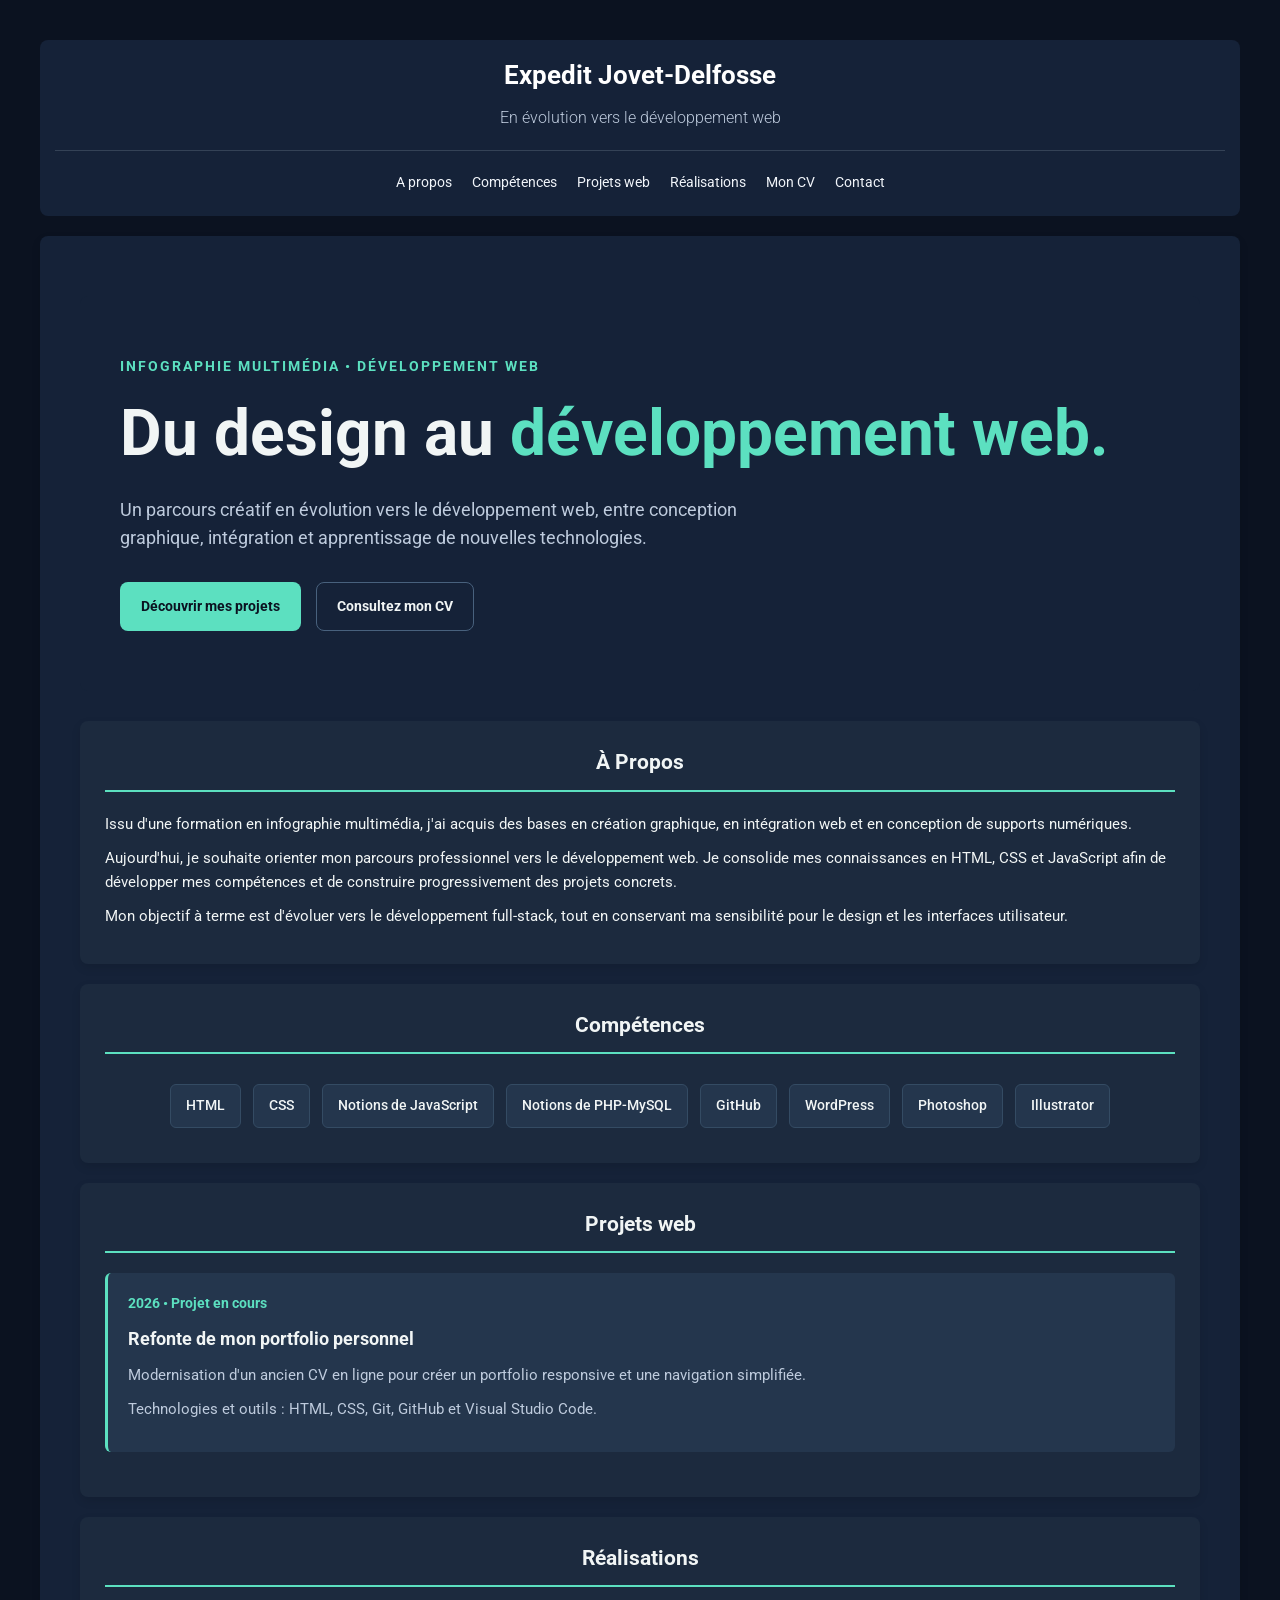
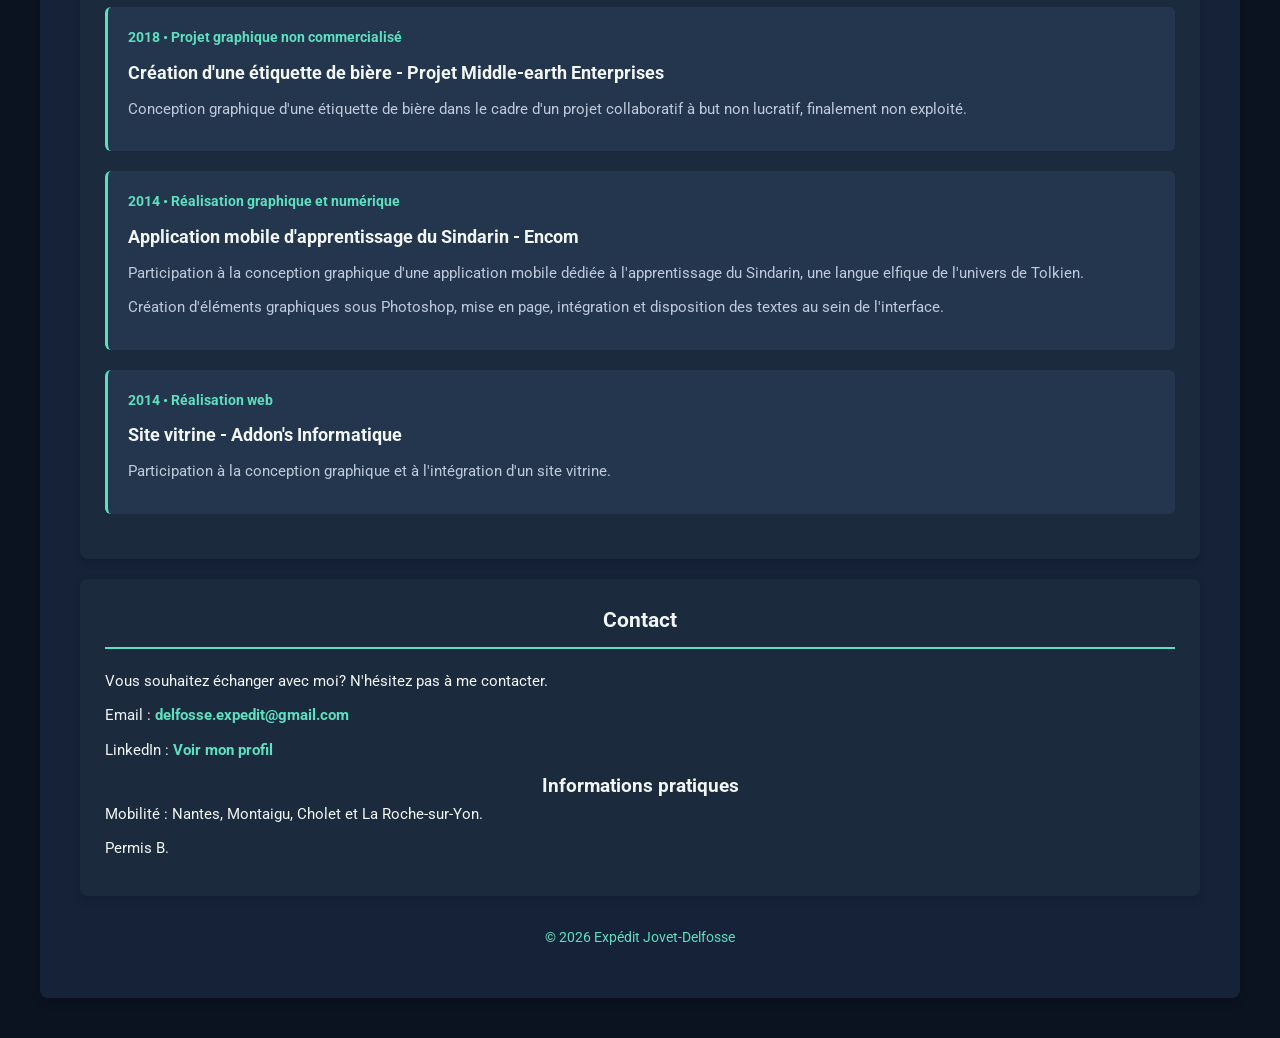
==== index.html @ 34470a3f "Création de la section Hero et des boutons interactifs" ====
<!DOCTYPE html>
<html lang="fr">
<head>
  <meta charset="UTF-8">
  <meta name="viewport" content="width=device-width, initial-scale=1.0">
  <title>Portfolio - Expédit Jovet-Delfosse</title>
  <link rel="stylesheet" href="styles.css">
  <link rel="preconnect" href="https://fonts.googleapis.com">
  <link rel="preconnect" href="https://fonts.gstatic.com" crossorigin>
  <link href="https://fonts.googleapis.com/css2?family=Roboto:wght@300;400;700&display=swap" rel="stylesheet">
</head>

<body>

  <header class="header">
        <h1 class="title">Expedit Jovet-Delfosse</h1> 
        <p class="subtitle">En évolution vers le développement web</p>

      <nav class="site-nav" aria-label="Navigation principale">
      <a href="#apropos-title">A propos</a>
      <a href="#competences-title">Compétences</a>
      <a href="#projets-title">Projets web</a>
      <a href="#realisations-title">Réalisations</a>
      <a href="cv.html">Mon CV</a>
      <a href="#contact-title">Contact</a>
      </nav>
      </header>

  <div class="container">

    <main class="main-content" aria-label="Contenu principal">

      <section class="hero" aria-labelledby="hero-title">
        <p class="hero-eyebrown">
          INFOGRAPHIE MULTIMÉDIA • DÉVELOPPEMENT WEB 
        </p>

        <h2 id="hero-title">
          Du design au <span>développement web.</span>
        </h2>

        <p class="hero-description">
          Un parcours créatif en évolution vers le développement web, entre conception graphique, intégration et apprentissage de nouvelles technologies.
        </p>

        <div class="hero-actions">
          <a class="hero-button hero-button-primary" href="#projets-title">
            Découvrir mes projets
          </a>

          <a class="hero-button hero-button-secondary" href="cv.html">
            Consultez mon CV
          </a>
        </div>
      </section>
      
      <section class="section" aria-labelledby="apropos-title">
        <h2 id="apropos-title">À Propos</h2>
        <p>
          Issu d'une formation en infographie multimédia, j'ai acquis des bases en création graphique, en intégration web et en conception de supports numériques.
        </p>
        <p>
          Aujourd'hui, je souhaite orienter mon parcours professionnel vers le développement web. Je consolide mes connaissances en HTML, CSS et JavaScript afin de développer mes compétences et de construire progressivement des projets concrets.
        </p>
        <p>
          Mon objectif à terme est d'évoluer vers le développement full-stack, tout en conservant ma sensibilité pour le design et les interfaces utilisateur.
        </p>
      </section>
      <section class="section" aria-labelledby="competences-title">
        <h2 id="competences-title">Compétences</h2>
 
        <div class="skills" role="list">
        <span class="skill" role="listitem">HTML</span>
        <span class="skill" role="listitem">CSS</span>
        <span class="skill" role="listitem">Notions de JavaScript</span>
        <span class="skill" role="listitem">Notions de PHP-MySQL</span>
        <span class="skill" role="listitem">GitHub</span>
        <span class="skill" role="listitem">WordPress</span>
        <span class="skill" role="listitem">Photoshop</span>
        <span class="skill" role="listitem">Illustrator</span>
      </div>
      </section>

     
      <section class="section" aria-labelledby="projets-title">
        <h2 id="projets-title">Projets web</h2>

      <article class="realisation-card">
        <p class="realisation-date">2026 • Projet en cours </p>
        <h3>Refonte de mon portfolio personnel</h3>
        <p>Modernisation d'un ancien CV en ligne pour créer un portfolio responsive et une navigation simplifiée.</p>
        <p>Technologies et outils : HTML, CSS, Git, GitHub et Visual Studio Code.</p>
      </article>
      </section>

      <section class="section" aria-labelledby="realisations-title">
        <h2 id="realisations-title">Réalisations</h2>

        
        <article class="realisation-card">
          <p class="realisation-date">2018 • Projet graphique non commercialisé</p>

          <h3>Création d'une étiquette de bière - Projet Middle-earth Enterprises</h3>

          <p>
            Conception graphique d'une étiquette de bière dans le cadre d'un projet collaboratif à but non lucratif, finalement non exploité.
          </p>
        </article>

        <article class="realisation-card">
          <p class="realisation-date">2014 • Réalisation graphique et numérique</p>
          <h3>Application mobile d'apprentissage du Sindarin - Encom</h3>
          <p>Participation à la conception graphique d'une application mobile dédiée à l'apprentissage du Sindarin, une langue elfique de l'univers de Tolkien.</p>
          <p>Création d'éléments graphiques sous Photoshop, mise en page, intégration et disposition des textes au sein de l'interface.</p>
        </article>

        <article class="realisation-card">
          <p class="realisation-date">2014 • Réalisation web</p>

          <h3>Site vitrine - Addon's Informatique</h3>

          <p>Participation à la conception graphique et à l'intégration d'un site vitrine.</p>
        </article>
        
      </section>

      

      <section class="section contact" aria-labelledby="contact-title">
        <h2 id="contact-title">Contact</h2>

        <p>Vous souhaitez échanger avec moi? N'hésitez pas à me contacter.</p>

        <p>Email :
        <a href="mailto:delfosse.expedit@gmail.com">delfosse.expedit@gmail.com</a>
        </p>

        <p>LinkedIn : 
          <a href="https://www.linkedin.com/in/expedit-jd"
          target="_blank"
          rel="noopener noreferrer">

          Voir mon profil
          </a>
        </p>

        <div class="contact-info">
          <h3>Informations pratiques</h3>

          <p>
            Mobilité : Nantes, Montaigu, Cholet et La Roche-sur-Yon.
          </p>

          <p>Permis B.</p>
        </div>
      </section>
      <footer class="footer" role="contentinfo">
        <p>© 2026 Expédit Jovet-Delfosse</p>
      </footer>
    </main>
  </div>
</body>
</html>
---- styles.css ----
/* Variables globales */
:root {
  --main-bg: #152238; /* Couleur principale (sidebar, header) */
  --accent-color: #5ce0c0; /* Couleur d'accent (titres, liens hover, etc.) */
  --light-bg: #f8f9fa; /* Couleur de fond globale */
  --white: #ffffff; /* Blanc */
  --font-color: #333; /* Couleur de texte par défaut */
  --border-radius: 8px; /* Rayon de bordure */
  --box-shadow: 0px 4px 10px rgba(0, 0, 0, 0.1);

  /* Nouvelle palette sombre*/
  --page-bg:#0b1220;
  --surface-bg:#152238;
  --card-bg: #1c2a3e;
  --text-light: #f1f5f5;
}

/* Réinitialisation et styles de base */
* {
  margin: 0;
  padding: 0;
  box-sizing: border-box;
}

body {
  font-family: "Roboto", sans-serif;
  background-color: var(--page-bg);
  color: var(--font-color);
  line-height: 1.6;
}

/* Conteneur principal */
.container {
  max-width: 1200px;
  margin: 20px auto 40px;
  background: var(--surface-bg);
  padding: 20px;
  box-shadow: var(--box-shadow);
  border-radius: var(--border-radius);
}


/* Bloc compétences */
.skills {
  display: flex;
  flex-wrap: wrap;
  gap: 12px;
  padding: 10px 0;
  justify-content: center;
  
}

.skill {
  background: #24364d;
  color: var(--text-light);
  padding: 10px 15px;
  border: 1px solid #344b63;
  border-radius: 6px;
  font-weight: 500;
  text-align: center;
  font-size: 0.85em;
}

/* Grille des savoir-être*/
.softskills-grid {
  display: grid;
  grid-template-columns: repeat(2, minmax(0, 1fr));
  gap: 15px;
}

/* Cartes des savoir-être*/
.softskill-card {
  background: #24364d;
  border: 1px solid #48617d;
  border-radius: 8px;
  padding: 20px;
}

.section .softskill-card h3 {
  color: var(--accent-color);
  font-size: 1.05em;
  text-align: left;
  margin-bottom: 10px;
}

.softskill-card p {
  color: #becbdd;
  margin-bottom: 0;
}

/* Cartes des réalisation */
.realisation-card {
  background: #24364d;
  border-left: 3px solid var(--accent-color);
  border-radius: 6px;
  padding: 20px;
  margin-top: 15px;
}

.realisation-card h3 {
  color: var(--text-light);
  text-align: left;
  font-size: 1.1em;
  margin-bottom: 10px;
}

.realisation-card p {
  color: #becbdd;
}

.realisation-card .realisation-date {
  color: var(--accent-color);
  font-size: 0.85em;
  font-weight: 700;
}

/* Contenu principal */
.main-content {
  width: 100%;
  padding: 20px;
  min-width: 0;
  background: var(--surface-bg);
}

/* En-tête du contenu principal */
.header {
  width: min(1200px, 95%);
  margin: 40px auto 0;
  text-align: center;
  background: var(--main-bg);
  color: var(--white);
  padding: 15px;
  border-radius: var(--border-radius);
  font-size: 22px;
}

.header .title {
  font-size: 26px;
  text-transform: none;
  color: var(--white);
}

.header .subtitle { 
    font-size: 16px;
    font-weight: 300;
    margin-top: 8px;
    color: #becbdd;
}

/* Navigation principale*/
.site-nav {
    display: flex;
    justify-content: center;
    flex-wrap: wrap;
    gap: 20px;
    margin-top: 20px;

    border-top: 1px solid #344256;
    padding-top: 20px;
}

.site-nav a {
    color: #f1f5fa;
    font-size: 14px;
    font-weight: 400;
    text-decoration: none;
    padding-bottom: 5px;
    border-bottom: 2px solid transparent;
}

.site-nav a:hover,
.site-nav a:focus-visible {
    color: var(--accent-color);
    border-bottom-color:var(--accent-color);
    text-decoration: none;
}


/* Titres généraux */
h1,
h2,
h3 {
  color: var(--text-light);
  font-weight: 700;
  text-align: center;
}

/* Introductions du portfolio*/
.hero {
  background: var(--surface-bg);
  padding: 60px 40px;
  border-radius: var(--border-radius);
  margin: 20px 0 30px;
}

.hero-eyebrown {
  color: var(--accent-color);
  font-size: 0.85rem;
  font-weight: 700;
  letter-spacing: 2px;
  margin-bottom: 20px;
}

.hero h2 {
  color: var(--text-light);
  font-size: clamp(2.2rem, 5vw, 4rem);
  line-height: 1.15;
  text-align: left;
  margin-bottom: 25px;
}

.hero h2 span {
  color: var(--accent-color);
}

.hero-description {
  color: #becbdd;
  font-size: 1.1rem;
  max-width: 650px;
  margin-bottom: 30px;
}

.hero-actions {
  display: flex;
  flex-wrap: wrap;
  gap: 15px;
}

.hero-button {
  display: inline-block;
  padding: 12px 20px;
  border-radius: 8px;
  font-size: 0.9rem;
  font-weight: 700;
  text-decoration: none;
  transition: background-color 0.25s ease,
              color 0.25s ease,
              border-color 0.25s ease;
}

.hero-button-primary {
  background: var(--accent-color);
  color: #0b1220;
  border: 1px solid transparent;
}

.hero-button-secondary {
  border: 1px solid #48617d;
  color: var(--text-light);
}

.hero-button-primary:hover {
  background: #152238;
  color: var(--accent-color);
  border-color: var(--accent-color);
  text-decoration: none;
}

.hero-button-secondary:hover {
  border-color: var(--accent-color);
}

/* Sections */
.section {
  margin: 20px 0;
  padding: 25px;
  background: var(--card-bg);
  color: var(--text-light);
  border-radius: var(--border-radius);
  box-shadow: var(--box-shadow);
}

.section h2 {
  color: var(--text-light);
  border-bottom: 2px solid var(--accent-color);
  padding-bottom: 10px;
  margin-bottom: 20px;
  font-size: 1.3em;
  /*text-align: left;*/
}

.section h3 {
  color: var(--text-light);
}

.section p,
.section li {
  font-size: 0.95em;
  margin-bottom: 10px;
}

.section ul {
  list-style-type: disc;
  padding-left: 20px;
  margin: 10px 0;
}

/* Titres d'expériences professionnelles optimisés */
section[aria-labelledby="experience-title"] h3 {
  color: var(--text-light);
  font-size: 1.05em;
  font-weight: 700;
  text-align: left;
  margin-bottom: 10px;
}

/* Cartes des expériences*/
section[aria-labelledby="experience-title"] article {
  background: #24364d;
  border-left: 3px solid var(--accent-color);
  border-radius: 6px;
  padding: 20px;
  margin-bottom: 15px;
}

/* Articles pour les expériences */
article {
  margin-bottom: 20px;
}

article h3 {
  margin-bottom: 5px;
}

article p {
  margin-bottom: 5px;
}

article ul {
  margin-left: 20px;
}

.section[aria-labelledby="experience-title"] article li {
  color: #becbdd;
}

/* Grille des compétences pro*/
.competences-pro-grid {
  display: grid;
  grid-template-columns: repeat(2, minmax(0, 1fr));
  gap: 15px;
}

.competence-pro-card {
  background: #24364d;
  border: 1px solid #48617d;
  border-radius: 8px;
  padding: 20px;
}

.section .competence-pro-card h3 {
  color: var(--accent-color);
  text-align: left;
  font-size: 1.05em;
  margin-bottom: 15px;
}

.competence-pro-card ul {
  padding-left: 20px;
}

.competence-pro-card li {
  margin-bottom: 10px;
  color: #becbdd;
}

/* Pied de page */
.footer {
  text-align: center;
  margin-top: 20px;
  font-size: 14px;
  color: var(--accent-color);
  background: var(--main-bg);
  padding: 10px;
  border-radius: var(--border-radius);
}

/* Liens */
a {
  color: var(--white);
  text-decoration: none;
  font-weight: bold;
  transition:
    color 0.3s ease,
    text-decoration 0.3s ease;
}

a:hover {
  text-decoration: underline;
  color: var(--accent-color);
}

/* Liens de la section Contact*/
.contact a {
  color: var(--accent-color);
}

.contact a:hover {
  color: var(--white);
  text-decoration: underline;
}

/* ---- Media Queries ---- */

/* Pour écrans jusqu'à 1024px (tablettes, petits laptops) */
@media (max-width: 1024px) {
  .container {
    width: 95%;
  }
  .main-content {
    padding: 15px;
  }
  
}

/* Pour écrans jusqu'à 768px (smartphones, phablets) */
@media (max-width: 768px) {
  .header {
    font-size: 16px;
    padding: 8px;
  }
  h1.title {
    font-size: 20px;
  }
  
  .skill {
    font-size: 12px;
    padding: 6px 10px;
  }

  .softskills-grid {
    grid-template-columns: 1fr;
  }

  .main-content {
    padding: 10px;
  }
  .container {
    width: 100%;
    padding: 10px;
  }

  .footer {
    font-size: 12px;
    padding: 8px;
  }

  /* Grille des compétences pro (CV)*/
  .competences-pro-grid {
    grid-template-columns: 1fr;
  }

  .hero {
    padding: 35px 20px;
  }

  .hero-eyebrown {
    letter-spacing: 1px;
  }

  .hero-description {
    font-size: 1rem;
  }

  /* Assurer que le body et html s'étendent correctement pour le scroll */
  html,
  body {
    height: auto;
    overflow-y: auto;
  }
}
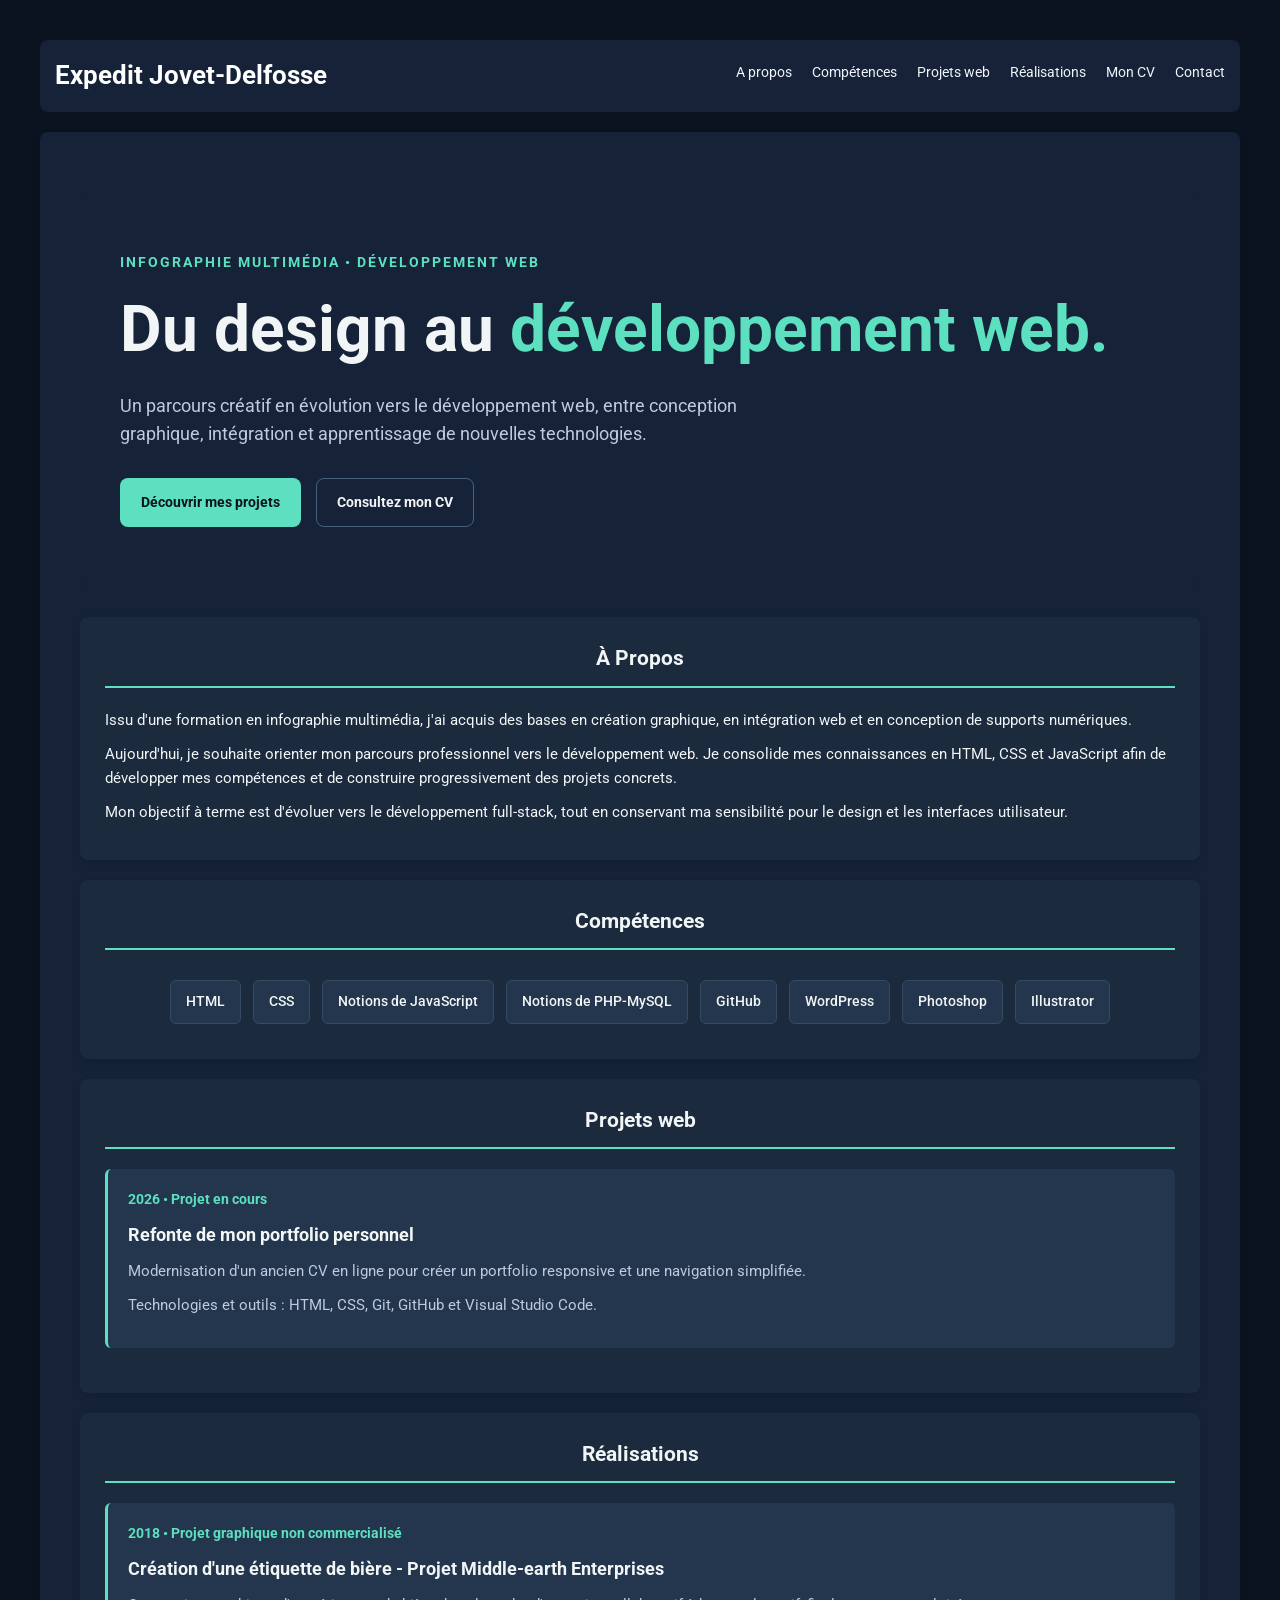
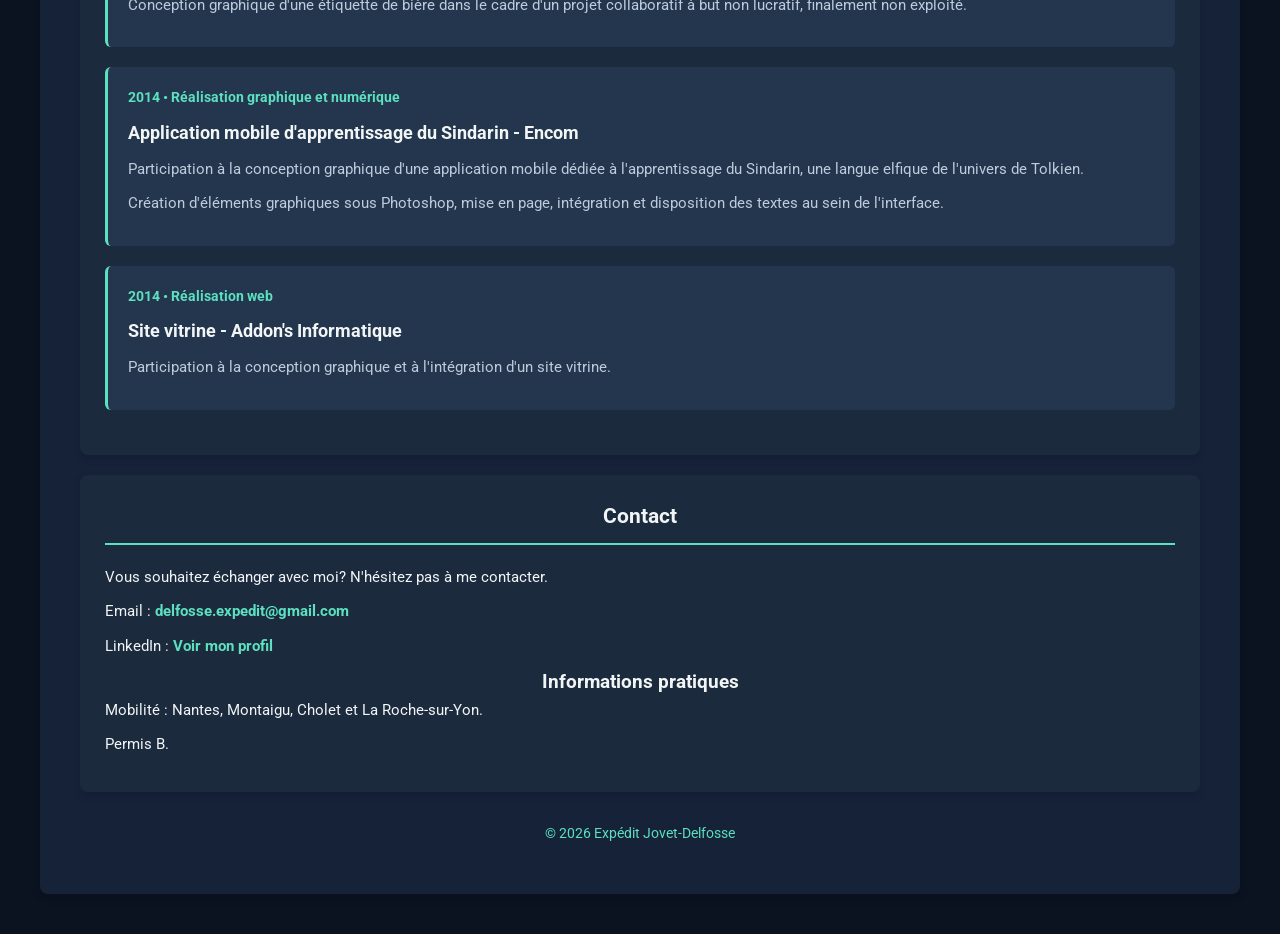
==== commit c603421c: "Modernisation de l'en-tête et ajustements responsive" ====
--- a/index.html
+++ b/index.html
@@ -13,9 +13,9 @@
 <body>
 
   <header class="header">
-        <h1 class="title">Expedit Jovet-Delfosse</h1> 
-        <p class="subtitle">En évolution vers le développement web</p>
-
+        <div class="header-inner">
+          <h1 class="title">Expedit Jovet-Delfosse</h1> 
+       
       <nav class="site-nav" aria-label="Navigation principale">
       <a href="#apropos-title">A propos</a>
       <a href="#competences-title">Compétences</a>
@@ -24,14 +24,15 @@
       <a href="cv.html">Mon CV</a>
       <a href="#contact-title">Contact</a>
       </nav>
-      </header>
+        </div>
+  </header>
 
   <div class="container">
 
     <main class="main-content" aria-label="Contenu principal">
 
       <section class="hero" aria-labelledby="hero-title">
-        <p class="hero-eyebrown">
+        <p class="hero-eyebrow">
           INFOGRAPHIE MULTIMÉDIA • DÉVELOPPEMENT WEB 
         </p>
 
--- a/styles.css
+++ b/styles.css
@@ -134,6 +134,13 @@
   font-size: 22px;
 }
 
+.header-inner {
+  display: flex;
+  align-items: center;
+  justify-content: space-between;
+  gap: 30px;
+}
+
 .header .title {
   font-size: 26px;
   text-transform: none;
@@ -153,10 +160,6 @@
     justify-content: center;
     flex-wrap: wrap;
     gap: 20px;
-    margin-top: 20px;
-
-    border-top: 1px solid #344256;
-    padding-top: 20px;
 }
 
 .site-nav a {
@@ -193,7 +196,7 @@
   margin: 20px 0 30px;
 }
 
-.hero-eyebrown {
+.hero-eyebrow {
   color: var(--accent-color);
   font-size: 0.85rem;
   font-weight: 700;
@@ -258,6 +261,7 @@
 
 .hero-button-secondary:hover {
   border-color: var(--accent-color);
+  text-decoration: none;
 }
 
 /* Sections */
@@ -415,13 +419,27 @@
 
 /* Pour écrans jusqu'à 768px (smartphones, phablets) */
 @media (max-width: 768px) {
+
   .header {
     font-size: 16px;
     padding: 8px;
   }
-  h1.title {
-    font-size: 20px;
-  }
+
+  .header-inner{
+    flex-direction: column;
+    gap: 15px;
+  }
+
+  .header .title {
+    font-size: 1.25rem;
+    line-height: 1.3;
+  }
+
+  .site-nav {
+    justify-content: center;
+    gap: 12px;
+  }
+
   
   .skill {
     font-size: 12px;
@@ -451,11 +469,19 @@
   }
 
   .hero {
-    padding: 35px 20px;
-  }
-
-  .hero-eyebrown {
+    padding: 30px 20px;
+  }
+
+  .hero h2 {
+    font-size: clamp(2rem, 6vw, 2.8rem);
+  }
+
+  .hero-eyebrow {
     letter-spacing: 1px;
+  }
+
+  .hero-actions {
+    gap: 12px;
   }
 
   .hero-description {
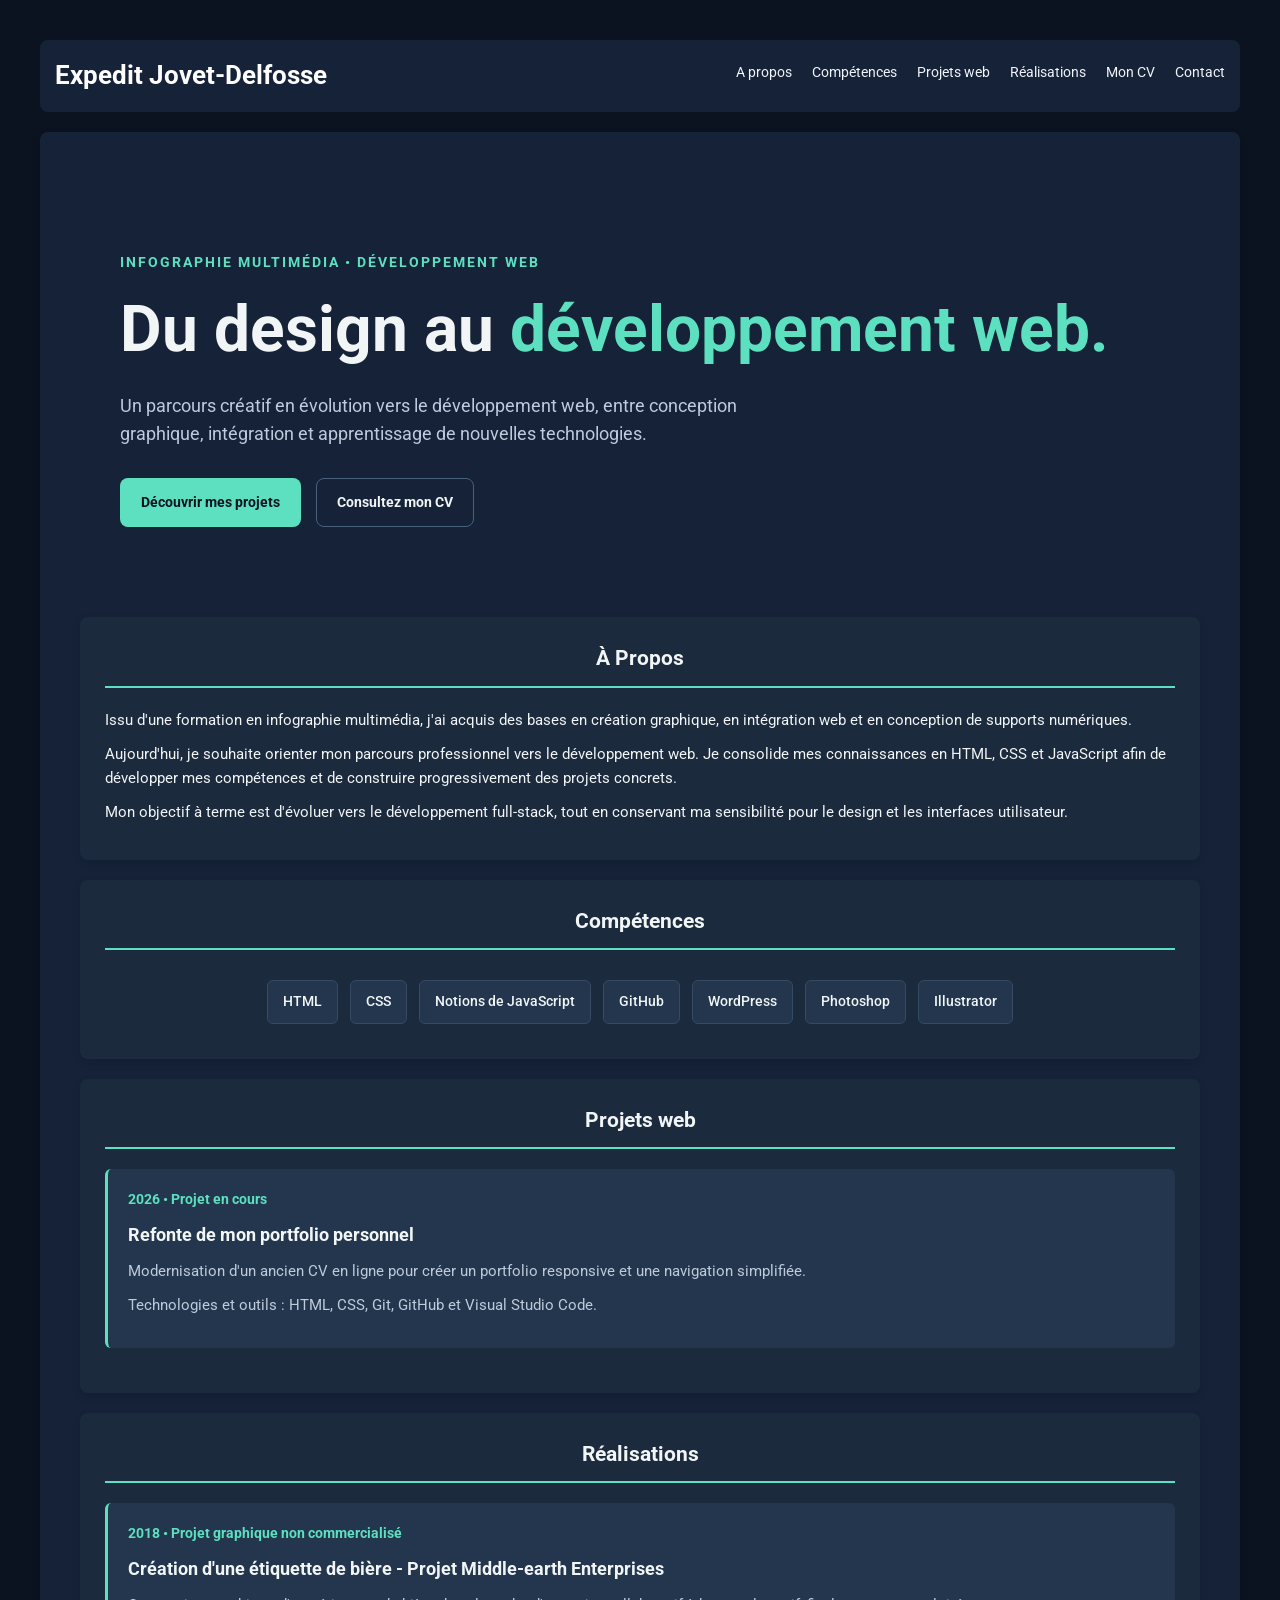
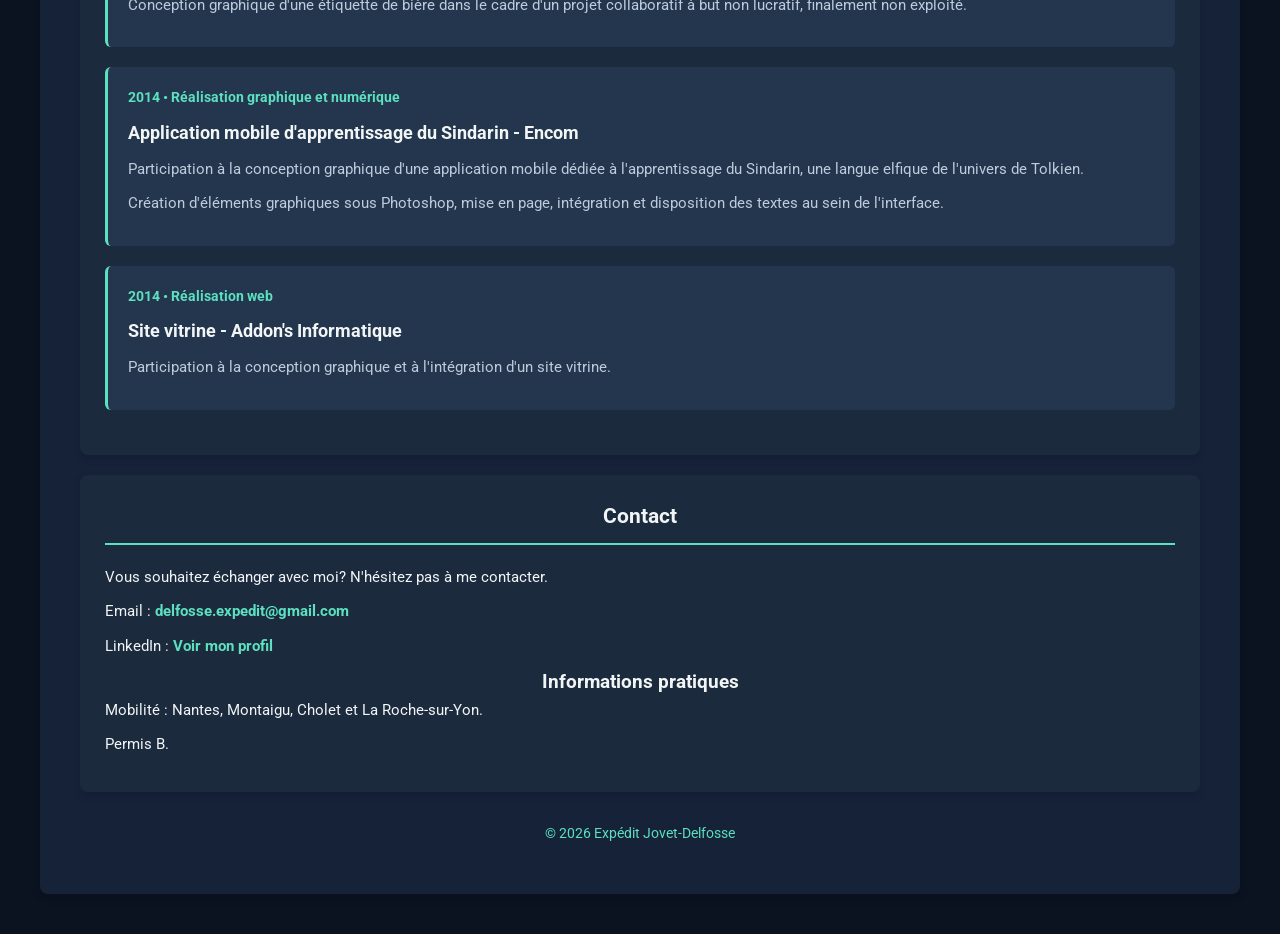
==== commit 496e8f76: "Actualisation des compétences du CV et du portfolio" ====
--- a/index.html
+++ b/index.html
@@ -74,7 +74,6 @@
         <span class="skill" role="listitem">HTML</span>
         <span class="skill" role="listitem">CSS</span>
         <span class="skill" role="listitem">Notions de JavaScript</span>
-        <span class="skill" role="listitem">Notions de PHP-MySQL</span>
         <span class="skill" role="listitem">GitHub</span>
         <span class="skill" role="listitem">WordPress</span>
         <span class="skill" role="listitem">Photoshop</span>
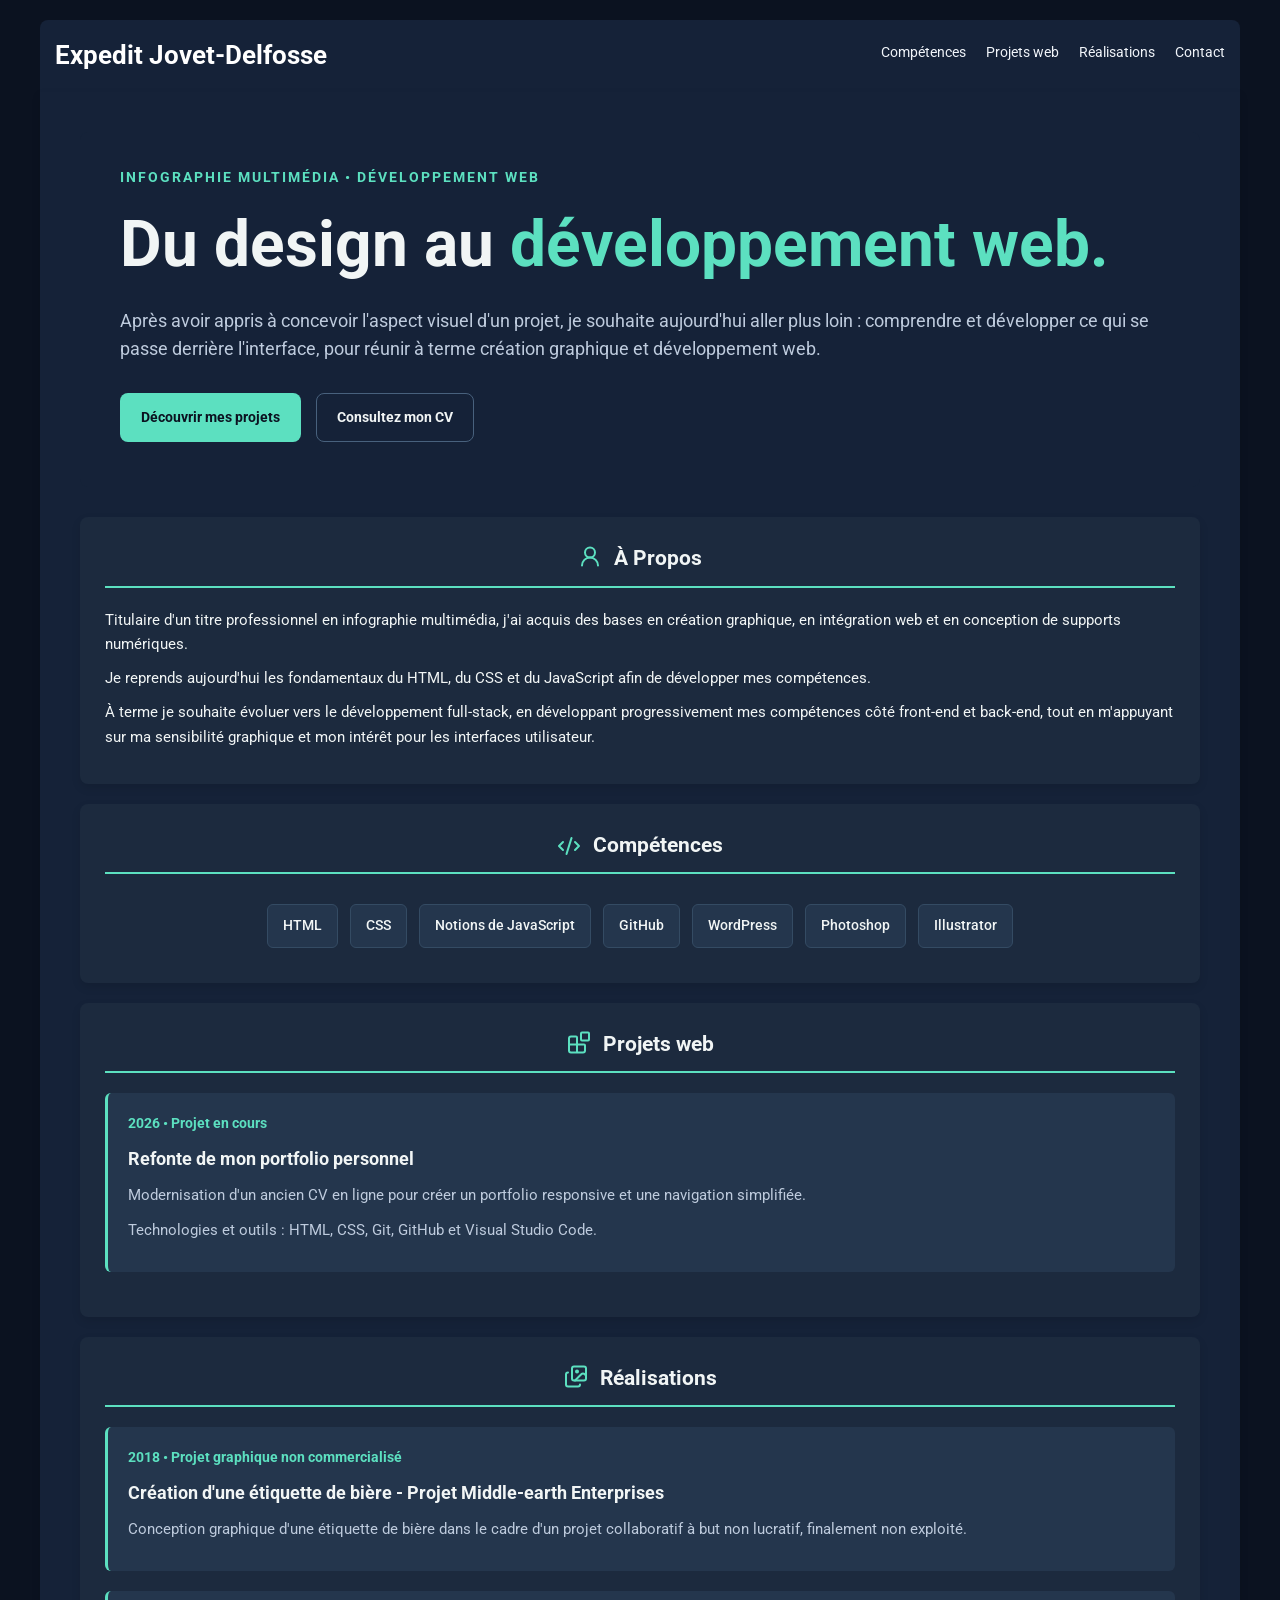
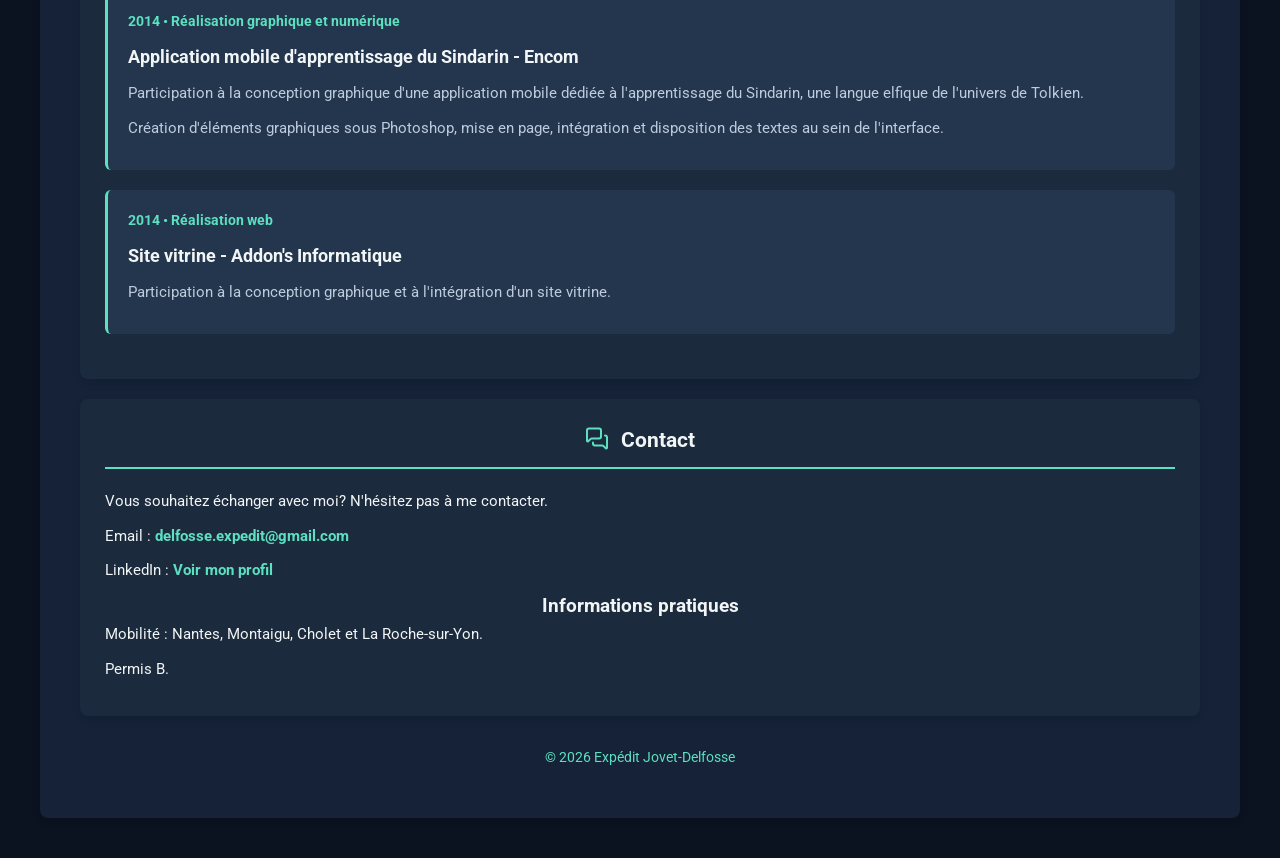
==== commit abfbefc3: "Amélioration du responsive et ajout des pictogrammes du portfolio" ====
--- a/index.html
+++ b/index.html
@@ -14,14 +14,12 @@
 
   <header class="header">
         <div class="header-inner">
-          <h1 class="title">Expedit Jovet-Delfosse</h1> 
-       
+          <h1 class="title">Expedit Jovet-Delfosse</h1>
+
       <nav class="site-nav" aria-label="Navigation principale">
-      <a href="#apropos-title">A propos</a>
       <a href="#competences-title">Compétences</a>
       <a href="#projets-title">Projets web</a>
       <a href="#realisations-title">Réalisations</a>
-      <a href="cv.html">Mon CV</a>
       <a href="#contact-title">Contact</a>
       </nav>
         </div>
@@ -33,7 +31,7 @@
 
       <section class="hero" aria-labelledby="hero-title">
         <p class="hero-eyebrow">
-          INFOGRAPHIE MULTIMÉDIA • DÉVELOPPEMENT WEB 
+          INFOGRAPHIE MULTIMÉDIA • DÉVELOPPEMENT WEB
         </p>
 
         <h2 id="hero-title">
@@ -41,7 +39,7 @@
         </h2>
 
         <p class="hero-description">
-          Un parcours créatif en évolution vers le développement web, entre conception graphique, intégration et apprentissage de nouvelles technologies.
+          Après avoir appris à concevoir l'aspect visuel d'un projet, je souhaite aujourd'hui aller plus loin : comprendre et développer ce qui se passe derrière l'interface, pour réunir à terme création graphique et développement web.
         </p>
 
         <div class="hero-actions">
@@ -54,22 +52,55 @@
           </a>
         </div>
       </section>
-      
+
       <section class="section" aria-labelledby="apropos-title">
-        <h2 id="apropos-title">À Propos</h2>
+        <h2 id="apropos-title" class="section-title-icon">
+          <svg xmlns="http://www.w3.org/2000/svg"
+          width="24"
+          height="24"
+          viewBox="0 0 24 24"
+          fill="none"
+          stroke="currentColor"
+          stroke-width="2"
+          stroke-linecap="round"
+          stroke-linejoin="round"
+          aria-hidden="true"
+          focusable="false"
+          class="lucide lucide-user-round preview-icon">
+          <circle cx="12" cy="8" r="5"/>
+          <path d="M20 21a8 8 0 0 0-16 0"/>
+        </svg>
+          À Propos</h2>
         <p>
-          Issu d'une formation en infographie multimédia, j'ai acquis des bases en création graphique, en intégration web et en conception de supports numériques.
+          Titulaire d'un titre professionnel en infographie multimédia, j'ai acquis des bases en création graphique, en intégration web et en conception de supports numériques.
         </p>
         <p>
-          Aujourd'hui, je souhaite orienter mon parcours professionnel vers le développement web. Je consolide mes connaissances en HTML, CSS et JavaScript afin de développer mes compétences et de construire progressivement des projets concrets.
+          Je reprends aujourd'hui les fondamentaux du HTML, du CSS et du JavaScript afin de développer mes compétences.
         </p>
         <p>
-          Mon objectif à terme est d'évoluer vers le développement full-stack, tout en conservant ma sensibilité pour le design et les interfaces utilisateur.
+          À terme je souhaite évoluer vers le développement full-stack, en développant progressivement mes compétences côté front-end et back-end, tout en m'appuyant sur ma sensibilité graphique et mon intérêt pour les interfaces utilisateur.
         </p>
       </section>
       <section class="section" aria-labelledby="competences-title">
-        <h2 id="competences-title">Compétences</h2>
- 
+        <h2 id="competences-title" class="section-title-icon">
+          <svg xmlns="http://www.w3.org/2000/svg"
+          width="24"
+          height="24"
+          viewBox="0 0 24 24"
+          fill="none"
+          stroke="currentColor"
+          stroke-width="2"
+          stroke-linecap="round"
+          stroke-linejoin="round"
+          aria-hidden="true"
+          focusable="false"
+          class="lucide lucide-code-xml">
+          <path d="m18 16 4-4-4-4"/>
+          <path d="m6 8-4 4 4 4"/>
+          <path d="m14.5 4-5 16"/>
+        </svg>
+          Compétences</h2>
+
         <div class="skills" role="list">
         <span class="skill" role="listitem">HTML</span>
         <span class="skill" role="listitem">CSS</span>
@@ -81,9 +112,25 @@
       </div>
       </section>
 
-     
+
       <section class="section" aria-labelledby="projets-title">
-        <h2 id="projets-title">Projets web</h2>
+        <h2 id="projets-title" class="section-title-icon">
+          <svg xmlns="http://www.w3.org/2000/svg"
+          width="24"
+          height="24"
+          viewBox="0 0 24 24"
+          fill="none"
+          stroke="currentColor"
+          stroke-width="2"
+          stroke-linecap="round"
+          stroke-linejoin="round"
+          aria-hidden="true"
+          focusable="false"
+          class="lucide lucide-blocks">
+          <path d="M10 22V7a1 1 0 0 0-1-1H4a2 2 0 0 0-2 2v12a2 2 0 0 0 2 2h12a2 2 0 0 0 2-2v-5a1 1 0 0 0-1-1H2"/>
+          <rect x="14" y="2" width="8" height="8" rx="1"/>
+        </svg>
+        Projets web</h2>
 
       <article class="realisation-card">
         <p class="realisation-date">2026 • Projet en cours </p>
@@ -94,9 +141,27 @@
       </section>
 
       <section class="section" aria-labelledby="realisations-title">
-        <h2 id="realisations-title">Réalisations</h2>
-
-        
+        <h2 id="realisations-title" class="section-title-icon">
+          <svg xmlns="http://www.w3.org/2000/svg"
+          width="24"
+          height="24"
+          viewBox="0 0 24 24"
+          fill="none"
+          stroke="currentColor"
+          stroke-width="2"
+          stroke-linecap="round"
+          stroke-linejoin="round"
+          aria-hidden="true"
+          focusable="false"
+          class="lucide lucide-images">
+          <path d="m22 11-1.296-1.296a2.4 2.4 0 0 0-3.408 0L11 16"/>
+          <path d="M4 8a2 2 0 0 0-2 2v10a2 2 0 0 0 2 2h10a2 2 0 0 0 2-2"/>
+          <circle cx="13" cy="7" r="1" fill="currentColor"/>
+          <rect x="8" y="2" width="14" height="14" rx="2"/>
+        </svg>
+          Réalisations</h2>
+
+
         <article class="realisation-card">
           <p class="realisation-date">2018 • Projet graphique non commercialisé</p>
 
@@ -121,13 +186,29 @@
 
           <p>Participation à la conception graphique et à l'intégration d'un site vitrine.</p>
         </article>
-        
-      </section>
-
-      
+
+      </section>
+
+
 
       <section class="section contact" aria-labelledby="contact-title">
-        <h2 id="contact-title">Contact</h2>
+        <h2 id="contact-title" class="section-title-icon">
+          <svg xmlns="http://www.w3.org/2000/svg"
+          width="24"
+          height="24"
+          viewBox="0 0 24 24"
+          fill="none"
+          stroke="currentColor"
+          stroke-width="2"
+          stroke-linecap="round"
+          stroke-linejoin="round"
+          aria-hidden="true"
+          focusable="false"
+          class="lucide lucide-messages-square">
+          <path d="M16 10a2 2 0 0 1-2 2H6.828a2 2 0 0 0-1.414.586l-2.202 2.202A.71.71 0 0 1 2 14.286V4a2 2 0 0 1 2-2h10a2 2 0 0 1 2 2z"/>
+          <path d="M20 9a2 2 0 0 1 2 2v10.286a.71.71 0 0 1-1.212.502l-2.202-2.202A2 2 0 0 0 17.172 19H10a2 2 0 0 1-2-2v-1"/>
+        </svg>
+          Contact</h2>
 
         <p>Vous souhaitez échanger avec moi? N'hésitez pas à me contacter.</p>
 
@@ -135,7 +216,7 @@
         <a href="mailto:delfosse.expedit@gmail.com">delfosse.expedit@gmail.com</a>
         </p>
 
-        <p>LinkedIn : 
+        <p>LinkedIn :
           <a href="https://www.linkedin.com/in/expedit-jd"
           target="_blank"
           rel="noopener noreferrer">
--- a/styles.css
+++ b/styles.css
@@ -31,6 +31,7 @@
 
 /* Conteneur principal */
 .container {
+  width: 95%;
   max-width: 1200px;
   margin: 20px auto 40px;
   background: var(--surface-bg);
@@ -47,7 +48,7 @@
   gap: 12px;
   padding: 10px 0;
   justify-content: center;
-  
+
 }
 
 .skill {
@@ -64,7 +65,7 @@
 /* Grille des savoir-être*/
 .softskills-grid {
   display: grid;
-  grid-template-columns: repeat(2, minmax(0, 1fr));
+  grid-template-columns: repeat(3, minmax(0, 1fr));
   gap: 15px;
 }
 
@@ -74,13 +75,26 @@
   border: 1px solid #48617d;
   border-radius: 8px;
   padding: 20px;
+  display: flex;
+  flex-direction: column;
+  align-items: center;
+  justify-content: center;
+}
+
+/* Pictogrammes des savoir-être */
+.softskill-card svg {
+  width: 30px;
+  height: 30px;
+  color: var(--accent-color);
+  margin-bottom: 12px;
+  flex-shrink: 0;
 }
 
 .section .softskill-card h3 {
   color: var(--accent-color);
   font-size: 1.05em;
-  text-align: left;
-  margin-bottom: 10px;
+  text-align: center;
+  margin-bottom: 0;
 }
 
 .softskill-card p {
@@ -125,13 +139,19 @@
 /* En-tête du contenu principal */
 .header {
   width: min(1200px, 95%);
-  margin: 40px auto 0;
+  margin: 20px auto 0;
   text-align: center;
   background: var(--main-bg);
   color: var(--white);
   padding: 15px;
-  border-radius: var(--border-radius);
+  border-radius: var(--border-radius) var(--border-radius) 0 0;
   font-size: 22px;
+}
+
+/* Continuité entre le header et le contenu */
+.header + .container {
+  margin-top: 0;
+  border-radius: 0 0 var(--border-radius) var(--border-radius);
 }
 
 .header-inner {
@@ -147,11 +167,22 @@
   color: var(--white);
 }
 
-.header .subtitle { 
+.header .subtitle {
     font-size: 16px;
     font-weight: 300;
     margin-top: 8px;
     color: #becbdd;
+}
+
+/* Identité de l'en-tête du CV */
+.header-identity .title,
+.header-identity .subtitle {
+  text-align: left;
+}
+
+.header-identity .subtitle {
+  color: var(--accent-color);
+  margin-top: 4px;
 }
 
 /* Navigation principale*/
@@ -191,9 +222,9 @@
 /* Introductions du portfolio*/
 .hero {
   background: var(--surface-bg);
-  padding: 60px 40px;
+  padding: 35px 40px 45px;
   border-radius: var(--border-radius);
-  margin: 20px 0 30px;
+  margin: 0 0 30px;
 }
 
 .hero-eyebrow {
@@ -219,7 +250,7 @@
 .hero-description {
   color: #becbdd;
   font-size: 1.1rem;
-  max-width: 650px;
+  max-width: none;
   margin-bottom: 30px;
 }
 
@@ -280,7 +311,30 @@
   padding-bottom: 10px;
   margin-bottom: 20px;
   font-size: 1.3em;
-  /*text-align: left;*/
+}
+
+/* Titres de section avec pictogrammes */
+.section-title-icon {
+  display: flex;
+  align-items: center;
+  justify-content: center;
+  gap: 12px;
+  width: 100%;
+
+
+}
+
+.section-title-icon svg {
+  width: 24px;
+  height: 24px;
+  color: var(--accent-color);
+  flex-shrink: 0;
+  transform: translateY(-2.5px);
+}
+
+/* Ajustement de l'icône Compétences */
+#competences-title svg {
+  transform: translateY(0);
 }
 
 .section h3 {
@@ -404,30 +458,108 @@
   text-decoration: underline;
 }
 
+/* Sélecteur des sections du CV */
+
+.cv-filter {
+  display: flex;
+  align-items: center;
+  justify-content: space-between;
+  gap: 16px;
+  padding: 16px 20px;
+  margin-bottom: 20px;
+  background: var(--card-bg);
+  border-radius: var(--border-radius);
+}
+
+.cv-filter label {
+  display: inline-flex;
+  align-items: center;
+  gap: 10px;
+  color: var(--text-light);
+  font-weight: 700;
+}
+
+.cv-filter label svg {
+  color: var(--accent-color);
+  flex-shrink: 0;
+}
+
+.cv-filter select {
+  appearance: none;
+  -webkit-appearance: none;
+
+  width: 320px;
+  max-width: 100%;
+  height: 46px;
+  padding: 10px 42px 10px 14px;
+
+  background-color: #24364d;
+  color: var(--text-light);
+
+  border: 1px solid #48617d;
+  border-radius: 8px;
+
+  font: inherit;
+  font-size: 0.95rem;
+  font-weight: 500;
+  cursor: pointer;
+
+  transition:
+    background-color 0.2s ease,
+    border-color 0.2s ease;
+    background-image: url("data:image/svg+xml,%3Csvg xmlns='http://www.w3.org/2000/svg' viewBox='0 0 24 24' fill='none' stroke='%235ce0c0' stroke-width='2.5' stroke-linecap='round' stroke-linejoin='round'%3E%3Cpath d='m6 9 6 6 6-6'/%3E%3C/svg%3E");
+    background-repeat: no-repeat;
+    background-position: right 14px center;
+    background-size: 18px;
+}
+
+/* survol */
+.cv-filter select:hover {
+  background-color: #2b4059;
+  border-color: var(--accent-color);
+}
+
+/* Clic et navigation clavier */
+.cv-filter select:focus,
+.cv-filter select:focus-visible {
+  outline: none;
+  box-shadow: none;
+  border: var(--accent-color);
+}
+
 /* ---- Media Queries ---- */
 
 /* Pour écrans jusqu'à 1024px (tablettes, petits laptops) */
 @media (max-width: 1024px) {
+  .header-inner {
+    flex-direction: column;
+    gap: 15px;
+  }
+
+  .header .title, .header-identity .title, .header-identity .subtitle {
+    text-align: center;
+  }
+
   .container {
     width: 95%;
   }
   .main-content {
     padding: 15px;
   }
-  
+
 }
 
 /* Pour écrans jusqu'à 768px (smartphones, phablets) */
 @media (max-width: 768px) {
 
   .header {
+    width: 100%;
+    margin-top: 0;
     font-size: 16px;
     padding: 8px;
   }
-
-  .header-inner{
-    flex-direction: column;
-    gap: 15px;
+  .cv-header {
+    margin-top: 0;
   }
 
   .header .title {
@@ -438,9 +570,11 @@
   .site-nav {
     justify-content: center;
     gap: 12px;
-  }
-
-  
+    max-width: 300px;
+    margin: 0 auto;
+  }
+
+
   .skill {
     font-size: 12px;
     padding: 6px 10px;
@@ -463,13 +597,27 @@
     padding: 8px;
   }
 
+  /* Explorer mon CV*/
+  .cv-filter {
+    flex-direction: column;
+    align-items: stretch;
+  }
+
+  .cv-filter label {
+    width: 100%;
+  }
+
+  .cv-filter select {
+    width: 100%;
+  }
+
   /* Grille des compétences pro (CV)*/
   .competences-pro-grid {
     grid-template-columns: 1fr;
   }
 
   .hero {
-    padding: 30px 20px;
+    padding: 20px 20px 30px;
   }
 
   .hero h2 {
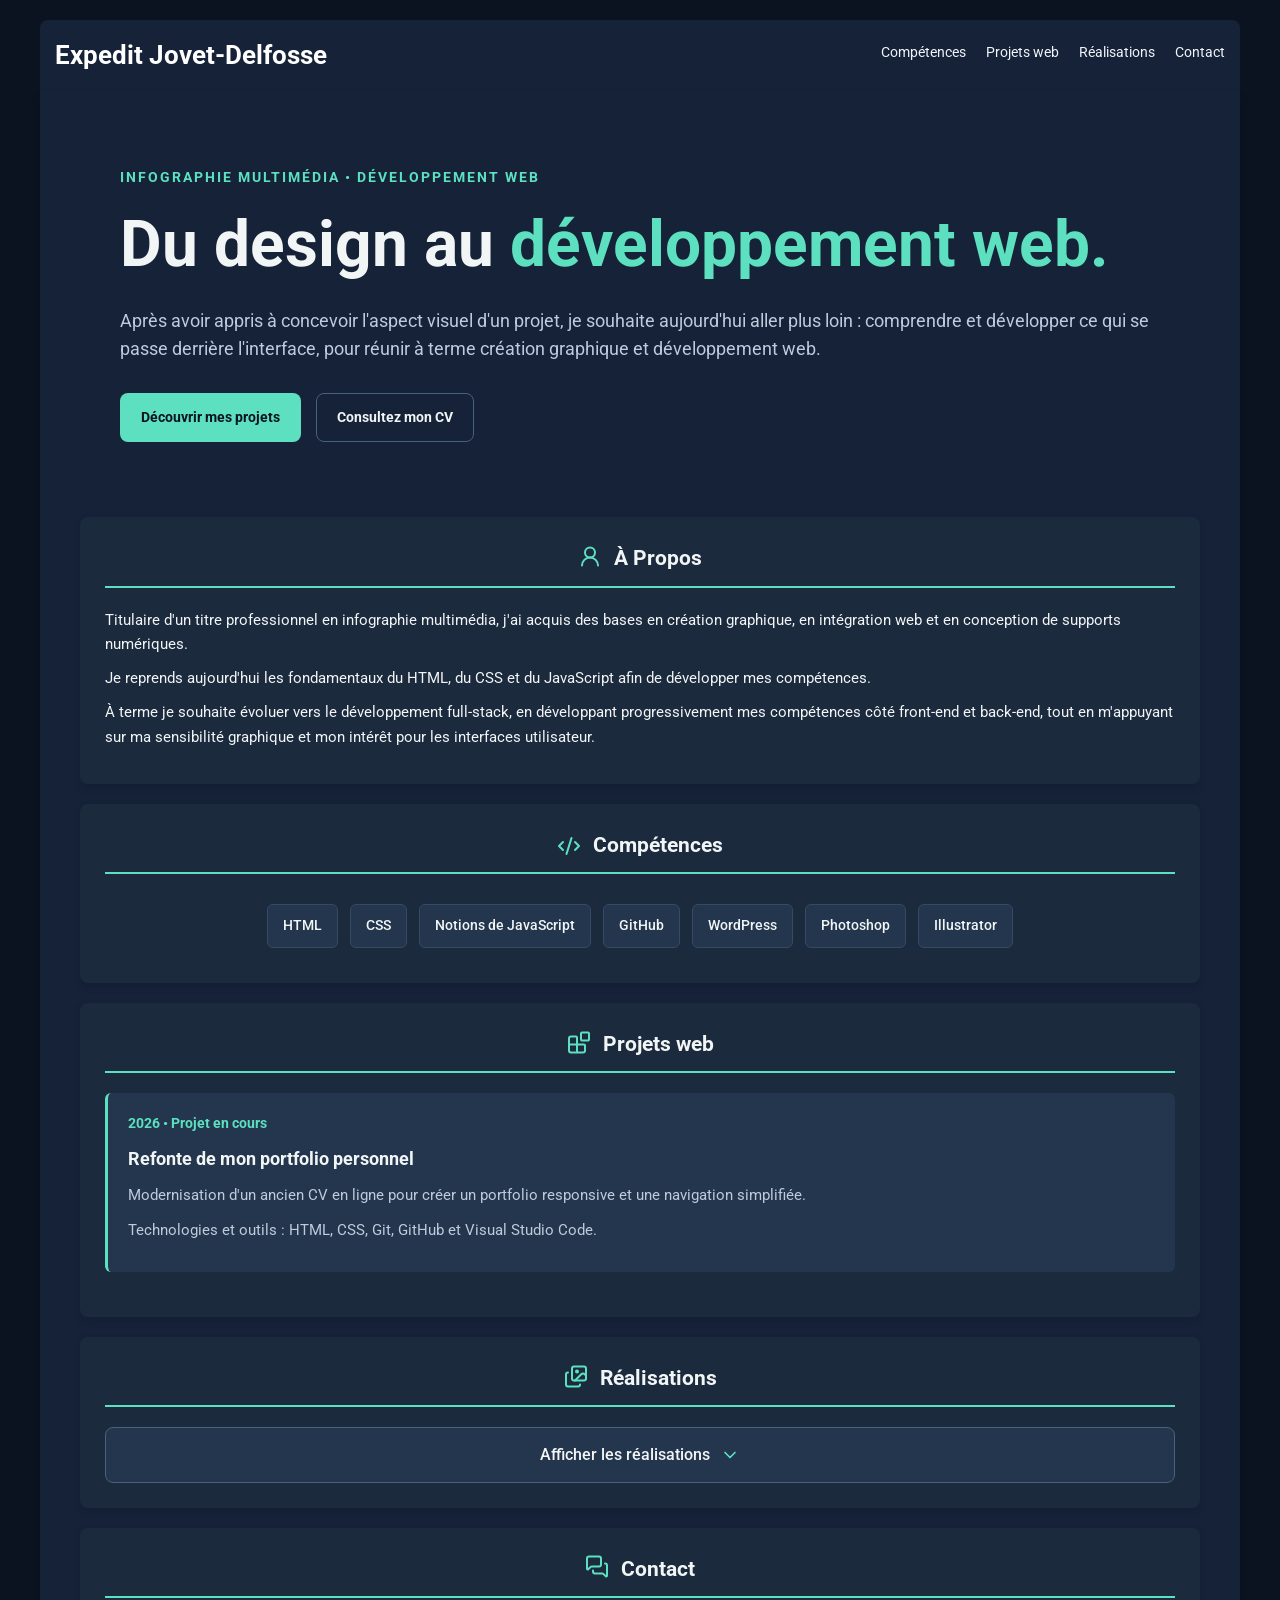
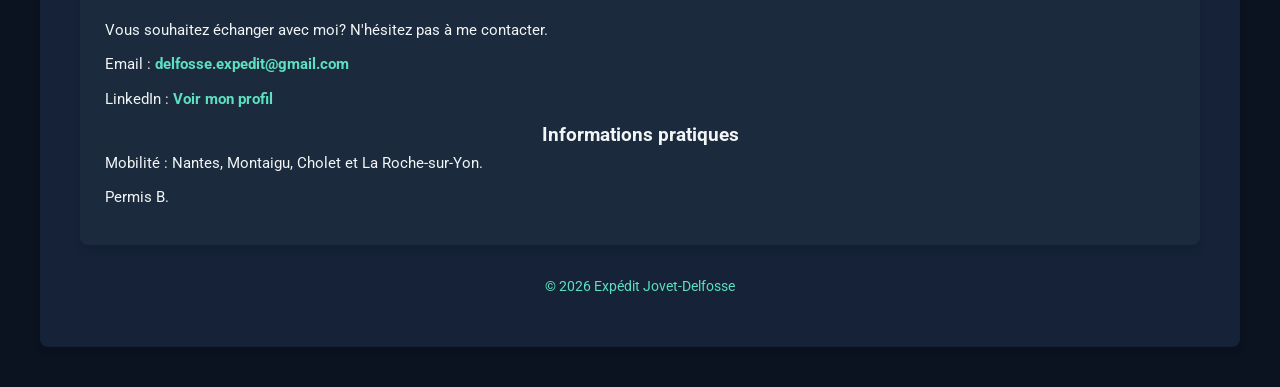
==== commit 5d751dd3: "Ajout de l'accordéon animé des réalisations" ====
--- a/index.html
+++ b/index.html
@@ -5,6 +5,7 @@
   <meta name="viewport" content="width=device-width, initial-scale=1.0">
   <title>Portfolio - Expédit Jovet-Delfosse</title>
   <link rel="stylesheet" href="styles.css">
+  <script src="portfolio.js" defer></script>
   <link rel="preconnect" href="https://fonts.googleapis.com">
   <link rel="preconnect" href="https://fonts.gstatic.com" crossorigin>
   <link href="https://fonts.googleapis.com/css2?family=Roboto:wght@300;400;700&display=swap" rel="stylesheet">
@@ -161,6 +162,19 @@
         </svg>
           Réalisations</h2>
 
+        <div class="realisations-accordion">
+          <button
+            type="button"
+            class="realisations-toggle"
+            aria-expanded="false"
+            aria-controls="realisations-content">
+
+            Afficher les réalisations
+            <svg xmlns="http://www.w3.org/2000/svg" width="24" height="24" viewBox="0 0 24 24" fill="none" stroke="currentColor" stroke-width="2" stroke-linecap="round" stroke-linejoin="round" class="lucide lucide-chevron-down" aria-hidden="true" focusable="false"><path d="m6 9 6 6 6-6"/></svg>
+          </button>
+
+          <div id="realisations-content" class="realisations-content">
+            <div class="realisations-content-inner">
 
         <article class="realisation-card">
           <p class="realisation-date">2018 • Projet graphique non commercialisé</p>
@@ -187,9 +201,10 @@
           <p>Participation à la conception graphique et à l'intégration d'un site vitrine.</p>
         </article>
 
-      </section>
-
-
+            </div>
+          </div>
+        </div>
+      </section>
 
       <section class="section contact" aria-labelledby="contact-title">
         <h2 id="contact-title" class="section-title-icon">
--- a/styles.css
+++ b/styles.css
@@ -128,6 +128,65 @@
   font-weight: 700;
 }
 
+/* Bouton de l'accordéon */
+.realisations-toggle {
+  display: flex;
+  width: 100%;
+  padding: 14px 18px;
+  background: #24364d;
+  color: var(--text-light);
+  border: 1px solid #48617d;
+  border-radius: 8px;
+  font: inherit;
+  font-weight: 500;
+  align-items: center;
+  justify-content: center;
+  gap: 10px;
+  cursor: pointer;
+  transition: background-color 0.2s ease,
+              border-color 0.2s ease;
+}
+
+/* Chevron de l'accordéon */
+.realisations-toggle svg {
+  width: 20px;
+  height: 20px;
+  color: var(--accent-color);
+  flex-shrink: 0;
+  transition: transform 0.3s ease;
+}
+
+/* Rotation à l'ouverture */
+.realisations-accordion.is-open .realisations-toggle svg {
+  transform: rotate(180deg);
+}
+
+.realisations-toggle:hover {
+  background: #2b4059;
+  border-color: var(--accent-color);
+}
+
+.realisations-toggle:focus-visible {
+  outline: 2px solid var(--accent-color);
+  outline-offset: 2px;
+}
+
+/* Panneau animé */
+.realisations-content {
+  display: grid;
+  grid-template-rows: 0fr;
+  transition: grid-template-rows 0.35s ease;
+}
+
+.realisations-content-inner {
+  min-height: 0;
+  overflow: hidden;
+}
+
+.realisations-accordion.is-open .realisations-content {
+  grid-template-rows: 1fr;
+}
+
 /* Contenu principal */
 .main-content {
   width: 100%;
@@ -408,7 +467,7 @@
 
 .section .competence-pro-card h3 {
   color: var(--accent-color);
-  text-align: left;
+  text-align: center;
   font-size: 1.05em;
   margin-bottom: 15px;
 }
@@ -522,9 +581,8 @@
 /* Clic et navigation clavier */
 .cv-filter select:focus,
 .cv-filter select:focus-visible {
-  outline: none;
-  box-shadow: none;
-  border: var(--accent-color);
+  outline: 1px solid var(--accent-color);
+  outline-offset: 1px;
 }
 
 /* ---- Media Queries ---- */
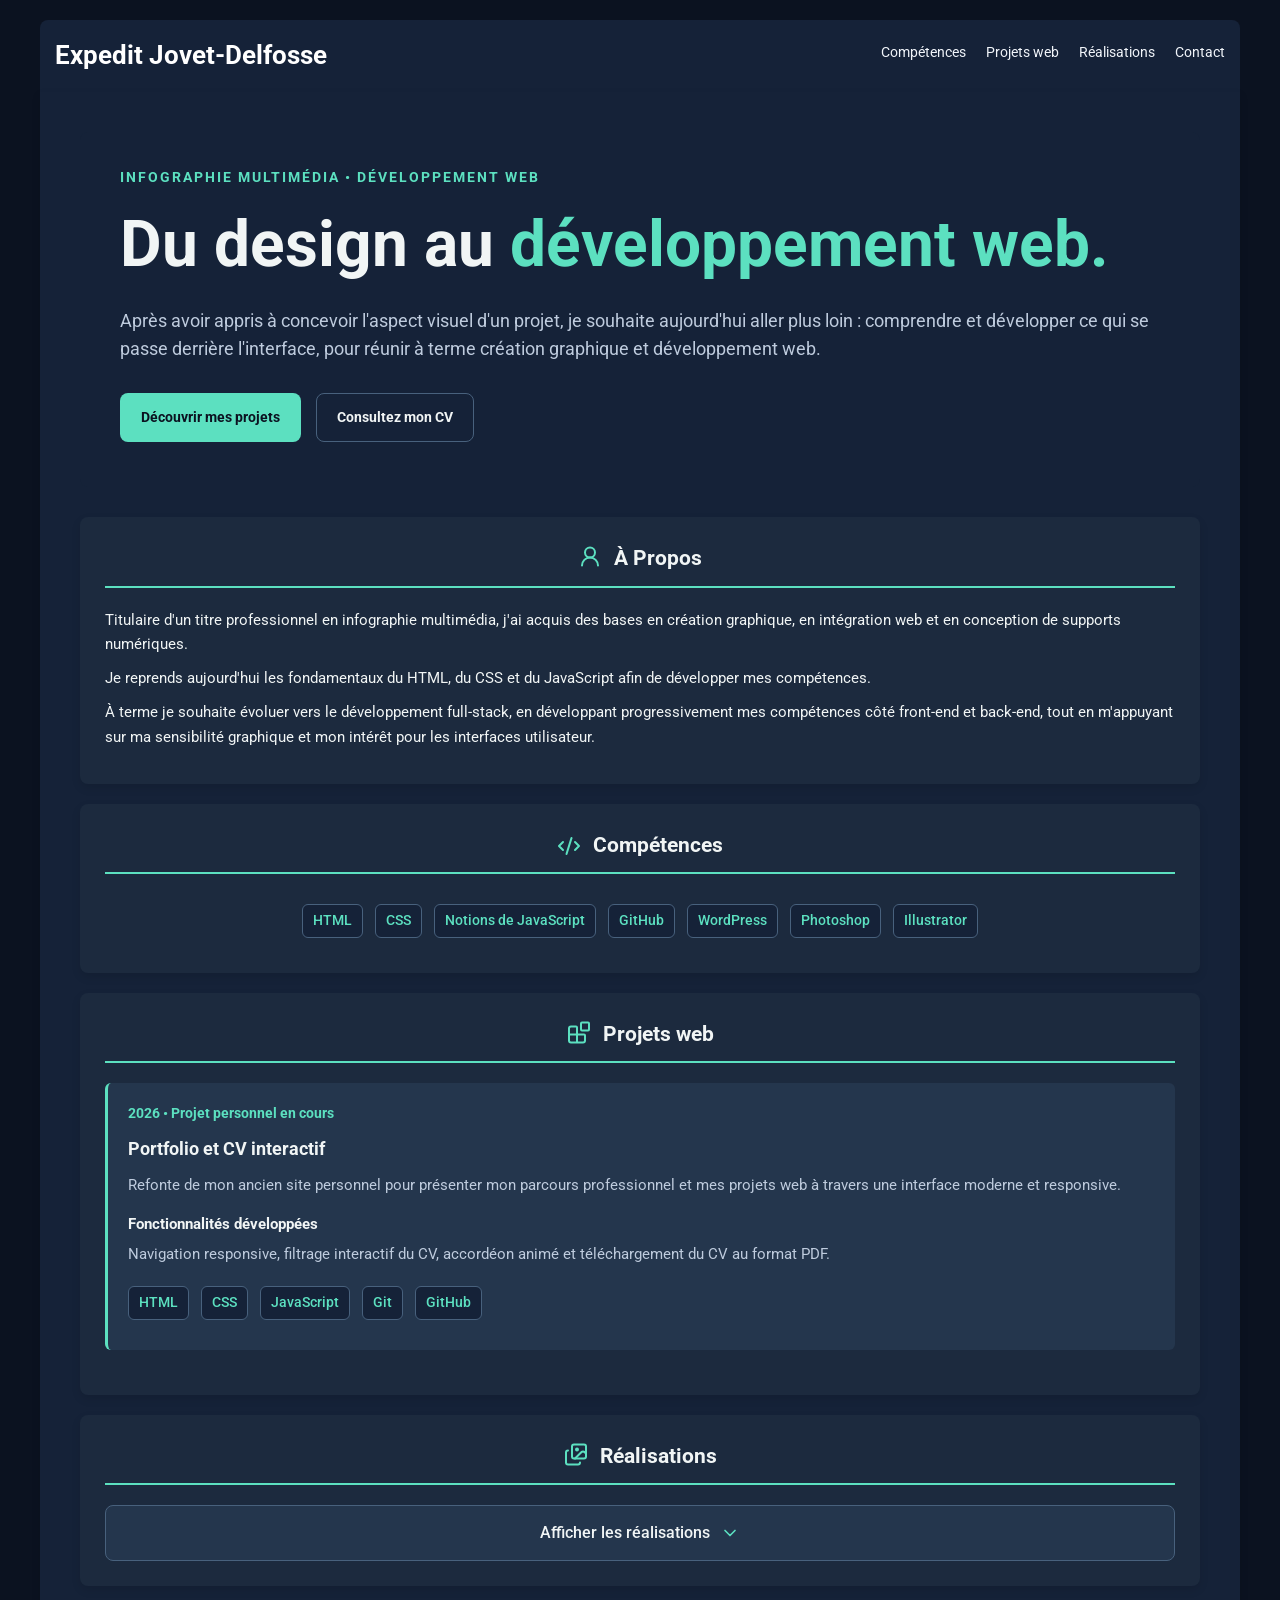
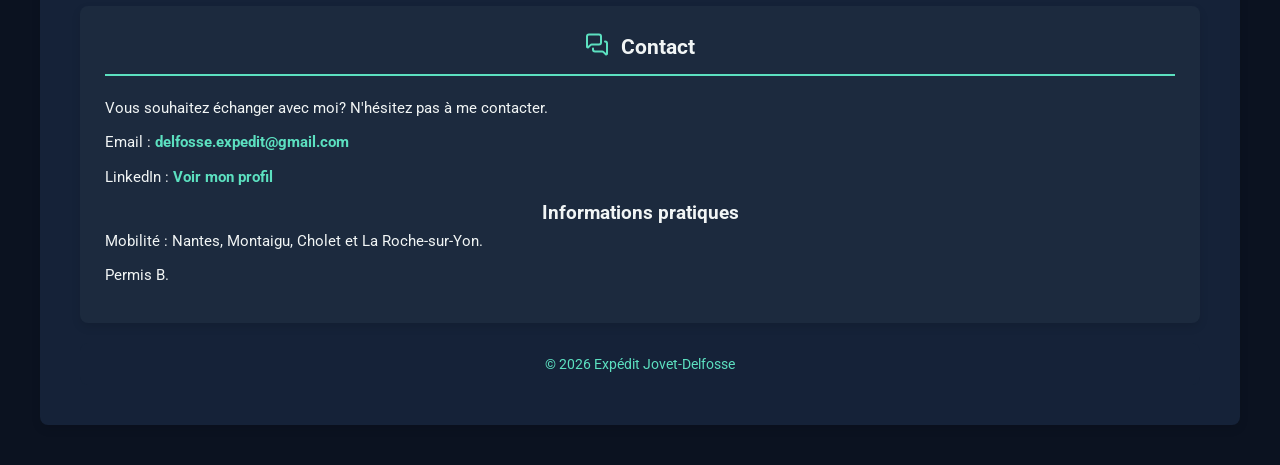
==== commit 70b7f68b: "Améliorations de la présentation des projets web" ====
--- a/index.html
+++ b/index.html
@@ -133,11 +133,23 @@
         </svg>
         Projets web</h2>
 
-      <article class="realisation-card">
-        <p class="realisation-date">2026 • Projet en cours </p>
-        <h3>Refonte de mon portfolio personnel</h3>
-        <p>Modernisation d'un ancien CV en ligne pour créer un portfolio responsive et une navigation simplifiée.</p>
-        <p>Technologies et outils : HTML, CSS, Git, GitHub et Visual Studio Code.</p>
+      <article class="realisation-card projet-card">
+        <p class="realisation-date">2026 • Projet personnel en cours</p>
+
+        <h3>Portfolio et CV interactif</h3>
+
+        <p>Refonte de mon ancien site personnel pour présenter mon parcours professionnel et mes projets web à travers une interface moderne et responsive.</p>
+
+        <h4>Fonctionnalités développées</h4>
+        <p>Navigation responsive, filtrage interactif du CV, accordéon animé et téléchargement du CV au format PDF.</p>
+
+        <div class="skills projet-technologies">
+          <span class="skill">HTML</span>
+          <span class="skill">CSS</span>
+          <span class="skill">JavaScript</span>
+          <span class="skill">Git</span>
+          <span class="skill">GitHub</span>
+        </div>
       </article>
       </section>
 
--- a/styles.css
+++ b/styles.css
@@ -52,10 +52,10 @@
 }
 
 .skill {
-  background: #24364d;
-  color: var(--text-light);
-  padding: 10px 15px;
-  border: 1px solid #344b63;
+  background: var(--surface-bg);
+  color: var(--accent-color);
+  padding: 5px 10px;
+  border: 1px solid #48617d;
   border-radius: 6px;
   font-weight: 500;
   text-align: center;
@@ -128,6 +128,20 @@
   font-weight: 700;
 }
 
+/* Sous-titre des cartes de projets web */
+.projet-card h4 {
+  color: var(--text-light);
+  font-size: 0.95rem;
+  font-weight: 700;
+  text-align: left;
+  margin: 14px 0 6px;
+}
+
+/* Technologies des projets web */
+.projet-technologies {
+  justify-content: flex-start;
+}
+
 /* Bouton de l'accordéon */
 .realisations-toggle {
   display: flex;
@@ -164,6 +178,7 @@
 .realisations-toggle:hover {
   background: #2b4059;
   border-color: var(--accent-color);
+  color: var(--accent-color);
 }
 
 .realisations-toggle:focus-visible {
@@ -421,6 +436,35 @@
   margin-bottom: 10px;
 }
 
+/* Test d'une carte d'experience plus structurée */
+.experience-card-heading {
+  display: flex;
+  justify-content: space-between;
+  align-items: baseline;
+  flex-wrap: wrap;
+  gap: 12px;
+  margin-bottom: 2px;
+}
+.experience-card .experience-employer {
+  color: #e0e8f0;
+  font-size: 0.9rem;
+  font-weight: 500;
+  margin-bottom: 10px;
+}
+.experience-period {
+  color: var(--accent-color);
+  font-size: 0.85rem;
+  white-space: nowrap;
+}
+.experience-card ul {
+  margin-top: 0;
+  margin-bottom: 0;
+}
+.experience-card li:last-child {
+  margin-bottom: 0;
+}
+
+
 /* Cartes des expériences*/
 section[aria-labelledby="experience-title"] article {
   background: #24364d;
@@ -428,6 +472,9 @@
   border-radius: 6px;
   padding: 20px;
   margin-bottom: 15px;
+}
+section[aria-labelledby="experience-title"] .experience-card h3 {
+  margin-bottom: 0;
 }
 
 /* Articles pour les expériences */
@@ -530,6 +577,18 @@
   border-radius: var(--border-radius);
 }
 
+.cv-filter-controls {
+  display: flex;
+  align-items: center;
+  gap: 16px;
+  min-width: 0;
+}
+
+.cv-filter-controls label {
+  white-space: nowrap;
+  flex-shrink: 0;
+}
+
 .cv-filter label {
   display: inline-flex;
   align-items: center;
@@ -576,6 +635,7 @@
 .cv-filter select:hover {
   background-color: #2b4059;
   border-color: var(--accent-color);
+  color: var(--accent-color);
 }
 
 /* Clic et navigation clavier */
@@ -605,6 +665,23 @@
     padding: 15px;
   }
 
+  /* Barre de navigation du CV sur tablette */
+  .cv-filter {
+    flex-direction: column;
+    align-items: stretch;
+  }
+  .cv-filter .cv-filter-controls label {
+    width: auto;
+  }
+  .cv-filter .cv-filter-controls select {
+    flex: 1;
+    width: auto;
+    min-width: 0;
+  }
+  .cv-download {
+    text-align: center;
+  }
+
 }
 
 /* Pour écrans jusqu'à 768px (smartphones, phablets) */
@@ -635,7 +712,7 @@
 
   .skill {
     font-size: 12px;
-    padding: 6px 10px;
+    padding: 5px 10px;
   }
 
   .softskills-grid {
@@ -669,6 +746,14 @@
     width: 100%;
   }
 
+  /* Titres longs du CV sur mobile */
+#experience-title span,
+#competences-pro-title span {
+  width: min-content;
+  flex-shrink: 0;
+  text-align: center;
+}
+
   /* Grille des compétences pro (CV)*/
   .competences-pro-grid {
     grid-template-columns: 1fr;
@@ -692,6 +777,11 @@
 
   .hero-description {
     font-size: 1rem;
+  }
+
+  /* Technologies des projets sur mobiles */
+  .projet-technologies {
+    justify-content: center;
   }
 
   /* Assurer que le body et html s'étendent correctement pour le scroll */
@@ -700,4 +790,30 @@
     height: auto;
     overflow-y: auto;
   }
-}
+
+  /* Pour écrans jusqu'à 600px */
+  @media (max-width:600px) {
+    .cv-filter-controls {
+      flex-direction: column;
+      align-items: stretch;
+    }
+    .cv-filter .cv-filter-controls select {
+      width: 100%;
+    }
+  }
+
+  /* Caryes d'experience sur smartphone */
+  @media (max-width: 480px) {
+    .experience-card .experience-card-heading {
+      display: flex;
+      flex-direction: column;
+      align-items: flex-start;
+      gap: 2px;
+      margin-bottom: 4px;
+    }
+    .experience-card ul {
+      margin-left: 0;
+      padding-left: 18px;
+    }
+  }
+}
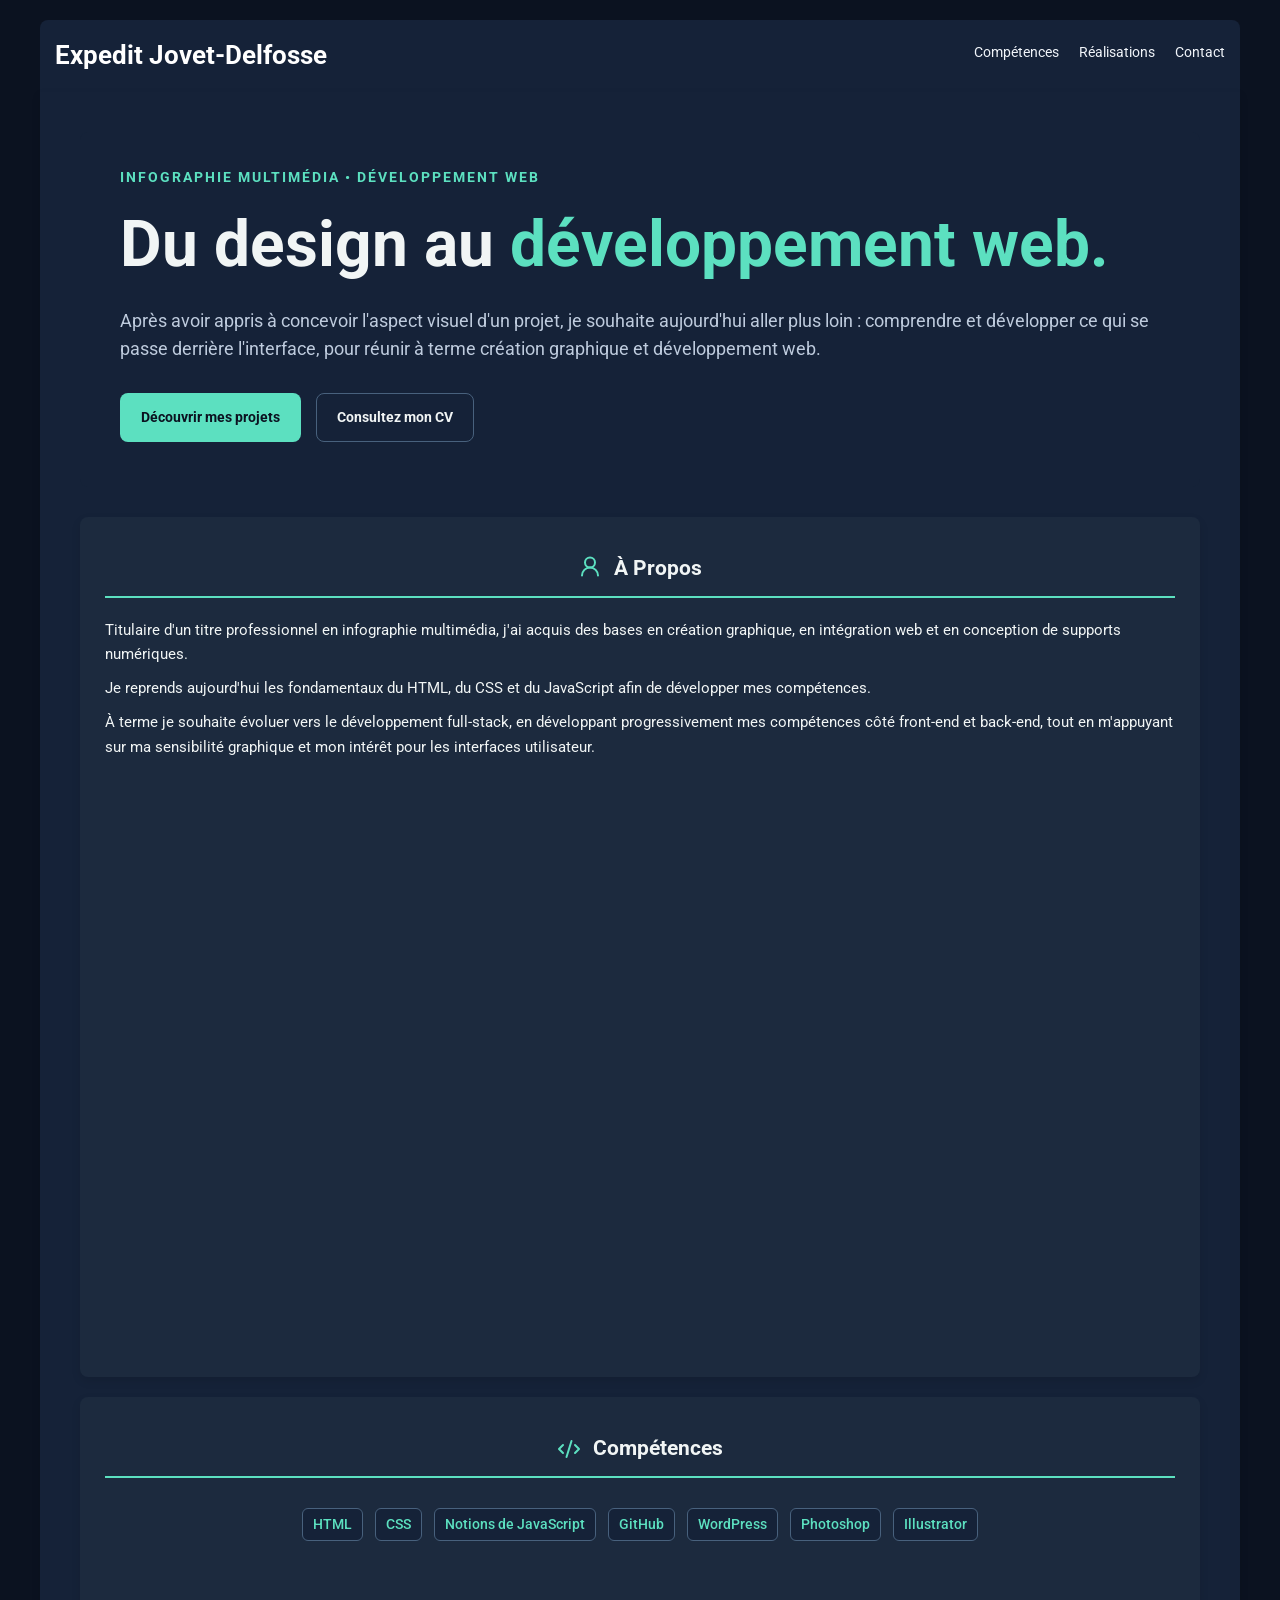
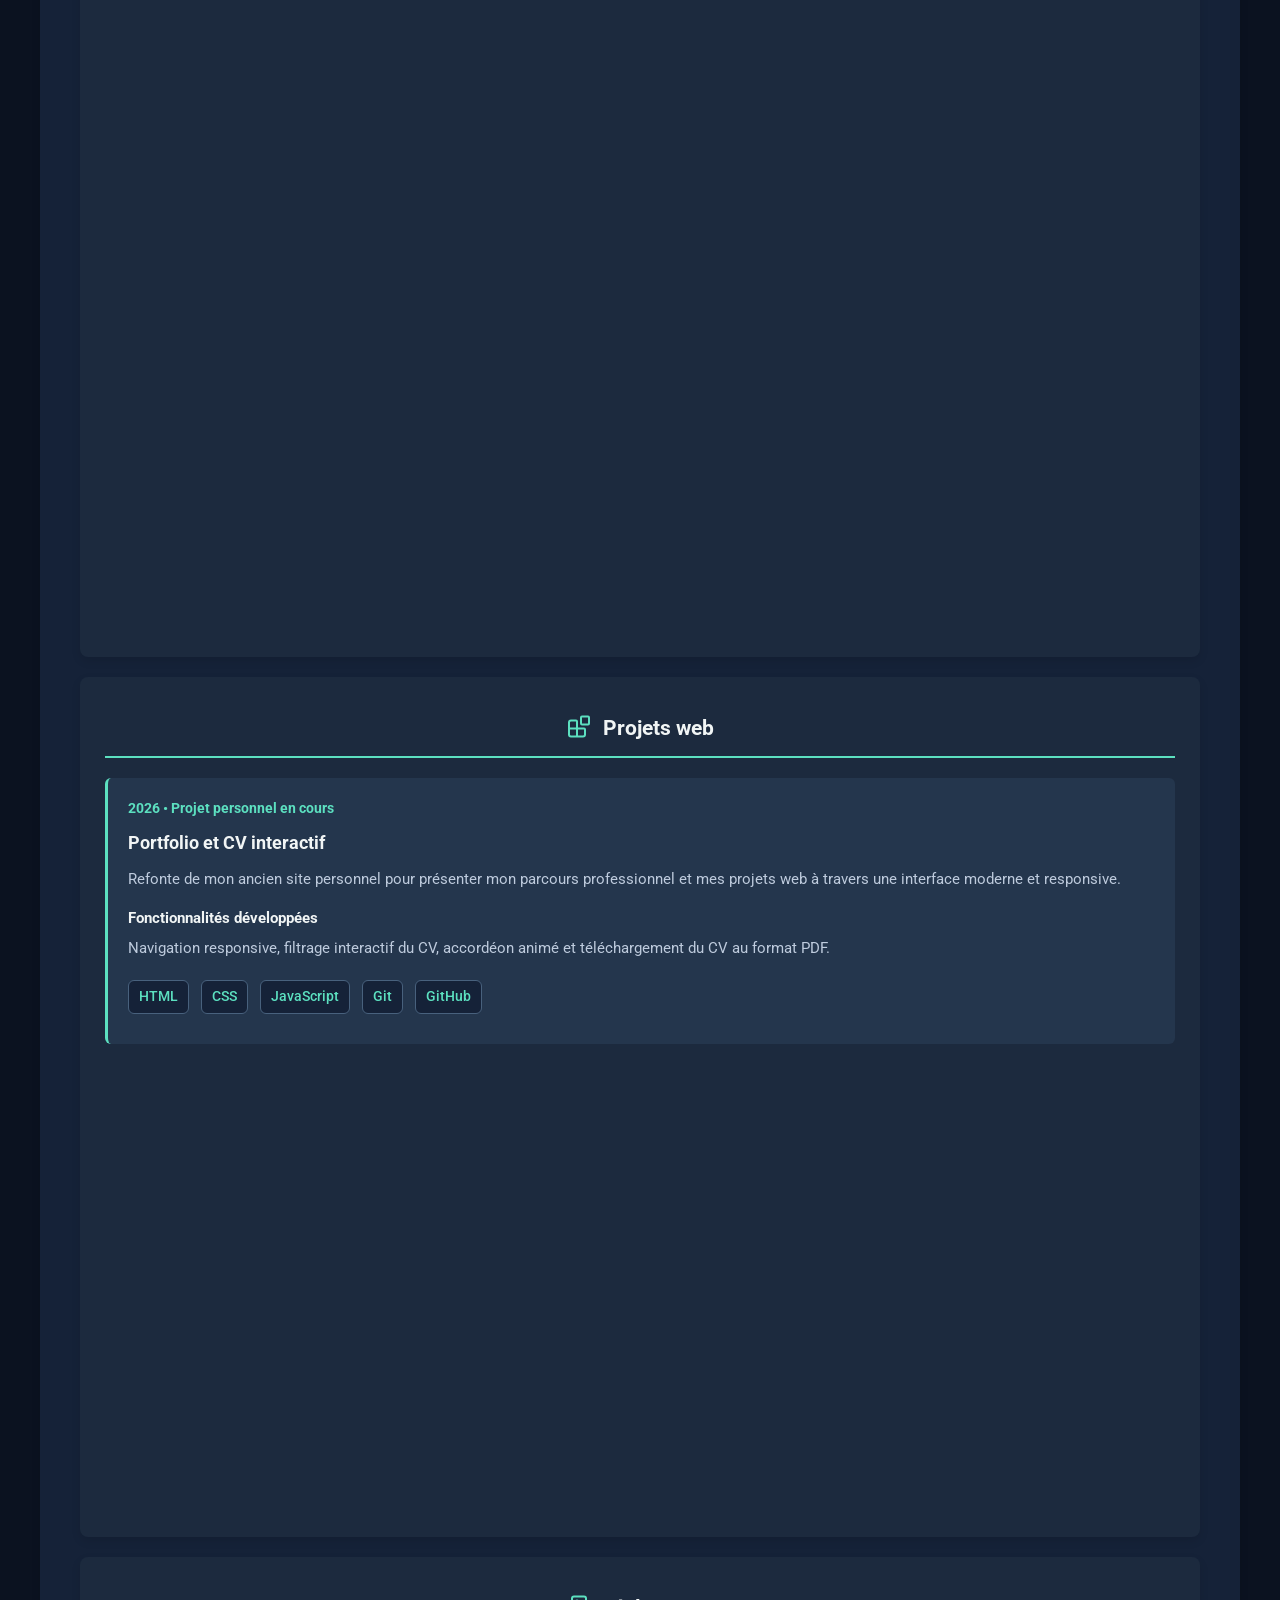
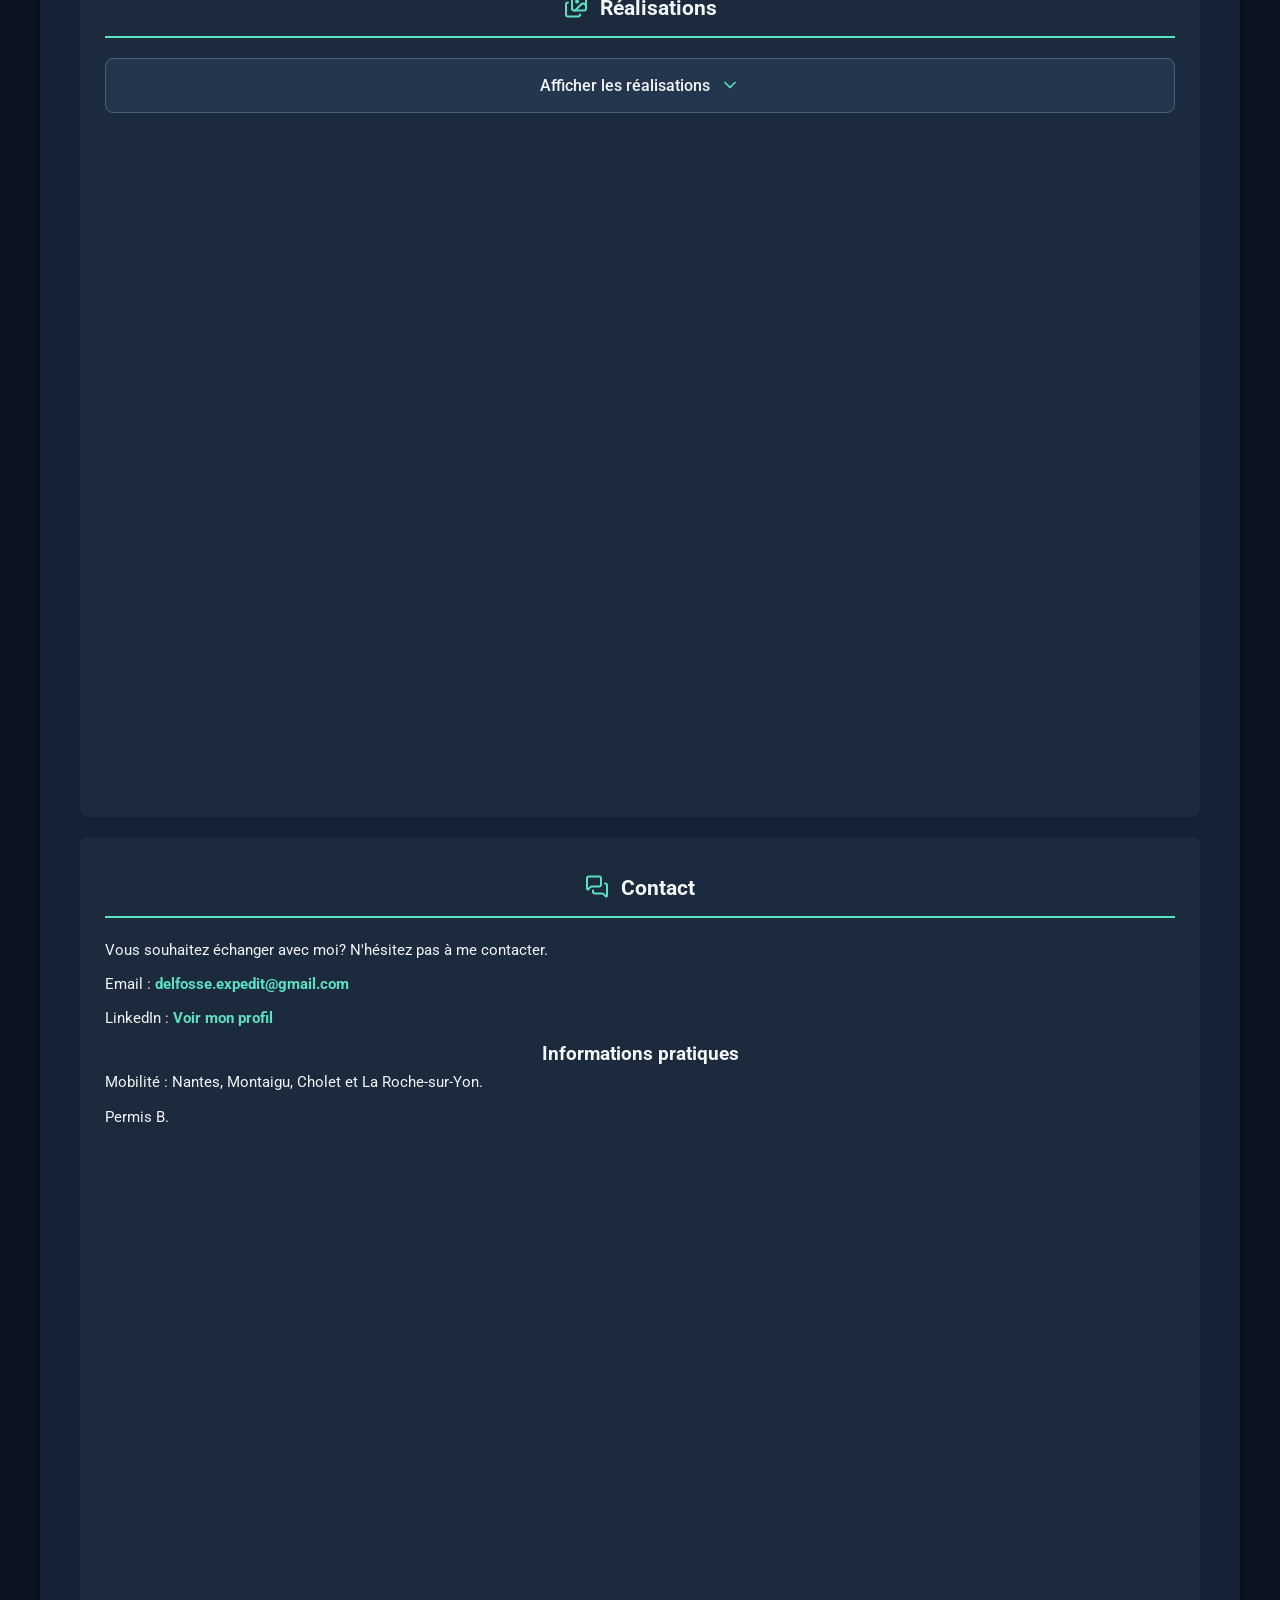
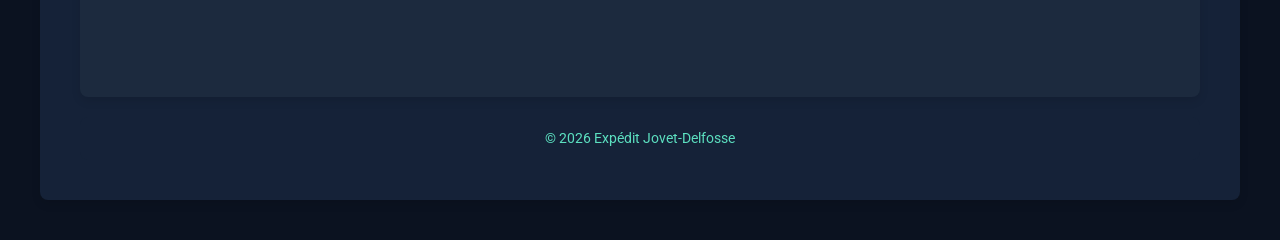
==== commit a5f74b90: "Ajout des transitions et du cadrage des sections du portfolio" ====
--- a/index.html
+++ b/index.html
@@ -11,7 +11,7 @@
   <link href="https://fonts.googleapis.com/css2?family=Roboto:wght@300;400;700&display=swap" rel="stylesheet">
 </head>
 
-<body>
+<body class="portfolio-page">
 
   <header class="header">
         <div class="header-inner">
@@ -19,7 +19,6 @@
 
       <nav class="site-nav" aria-label="Navigation principale">
       <a href="#competences-title">Compétences</a>
-      <a href="#projets-title">Projets web</a>
       <a href="#realisations-title">Réalisations</a>
       <a href="#contact-title">Contact</a>
       </nav>
--- a/styles.css
+++ b/styles.css
@@ -378,6 +378,12 @@
   border-radius: var(--border-radius);
   box-shadow: var(--box-shadow);
 }
+/* Sections du portfolio uniquement */
+.portfolio-page .section {
+  min-height: calc(100svh - 40px);
+  padding-block: 35px;
+  scroll-margin-top: 20px;
+}
 
 .section h2 {
   color: var(--text-light);
@@ -644,6 +650,28 @@
   outline: 1px solid var(--accent-color);
   outline-offset: 1px;
 }
+
+/* Transition entre les sections du portfolio */
+.page-transition-overlay {
+  position: fixed;
+  inset:0;
+  z-index: 9999;
+  background: var(--page-bg);
+  opacity: 0;
+  pointer-events: none;
+  transition: opacity 250ms ease;
+}
+
+.page-transition-overlay.is-visible {
+  opacity: 1;
+}
+
+@media (prefers-reduced-motion: reduce) {
+  .page-transition-overlay {
+    transition: none;
+  }
+}
+
 
 /* ---- Media Queries ---- */
 
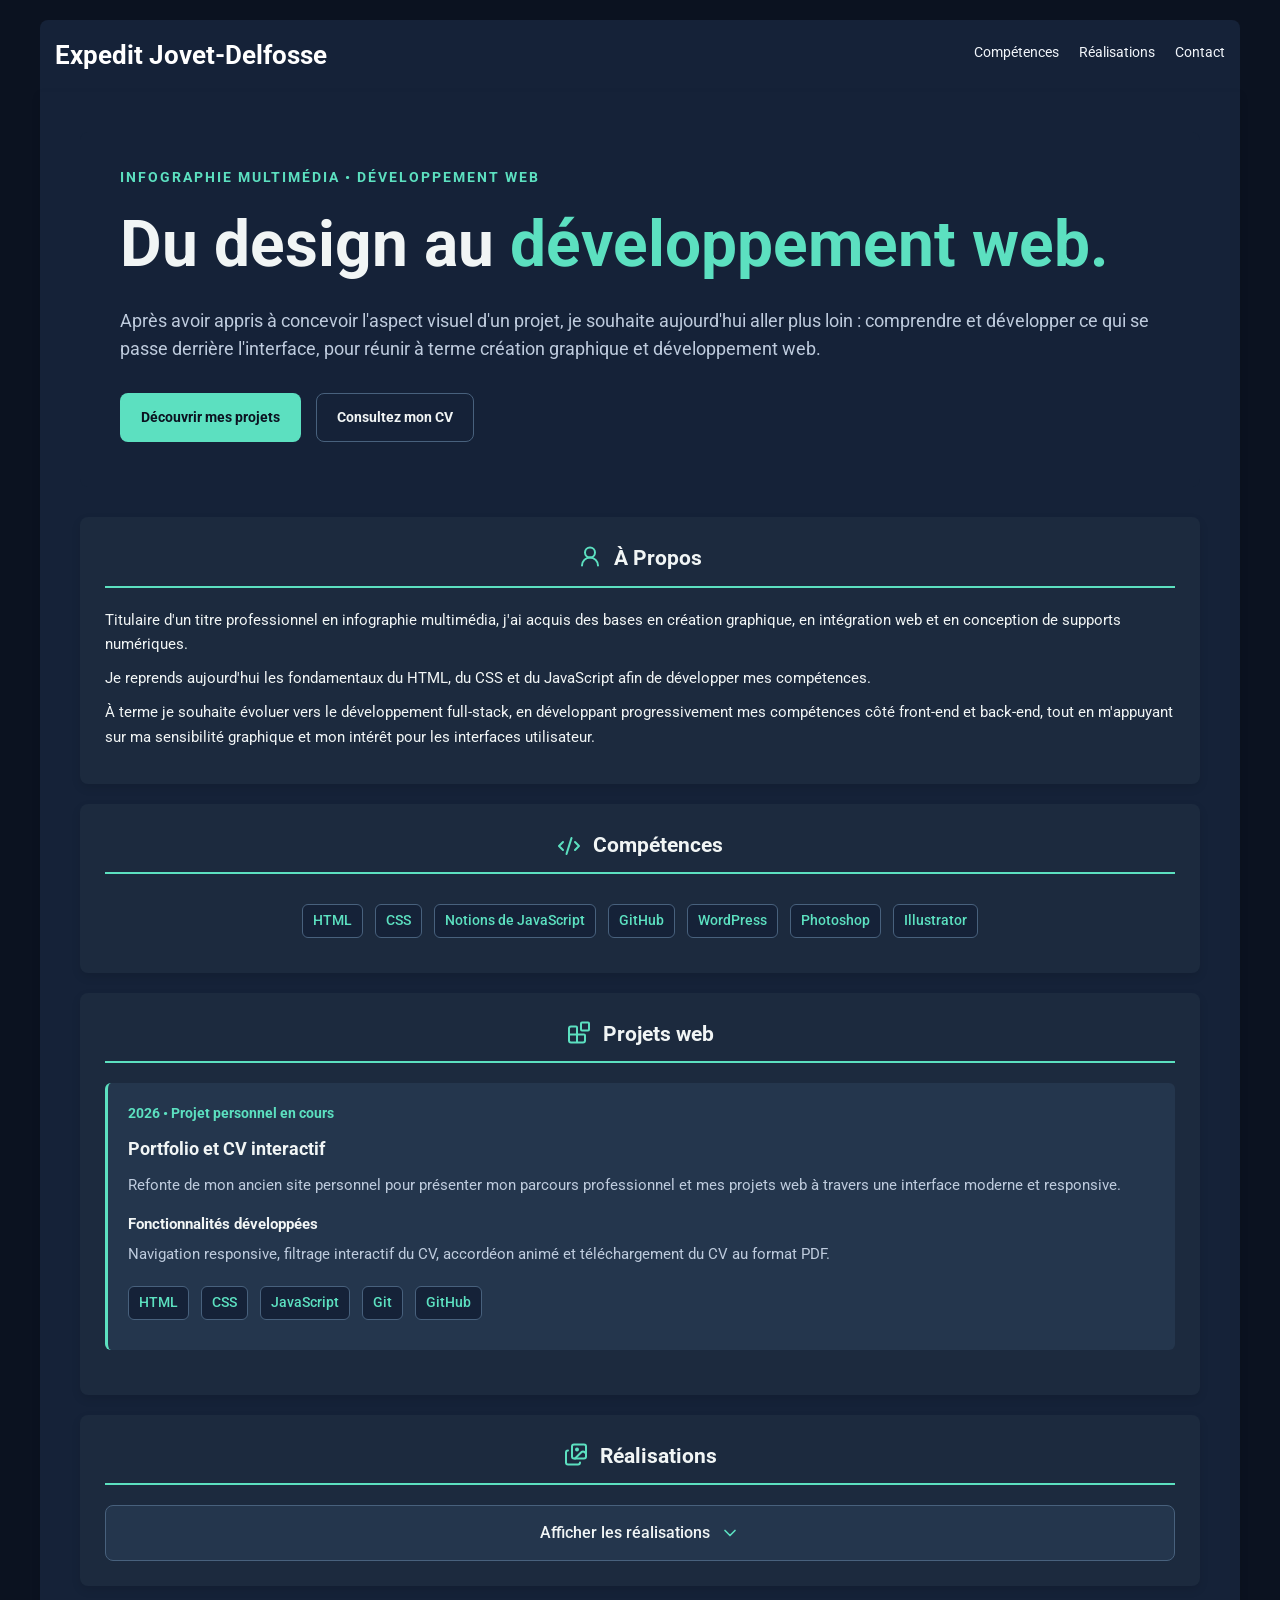
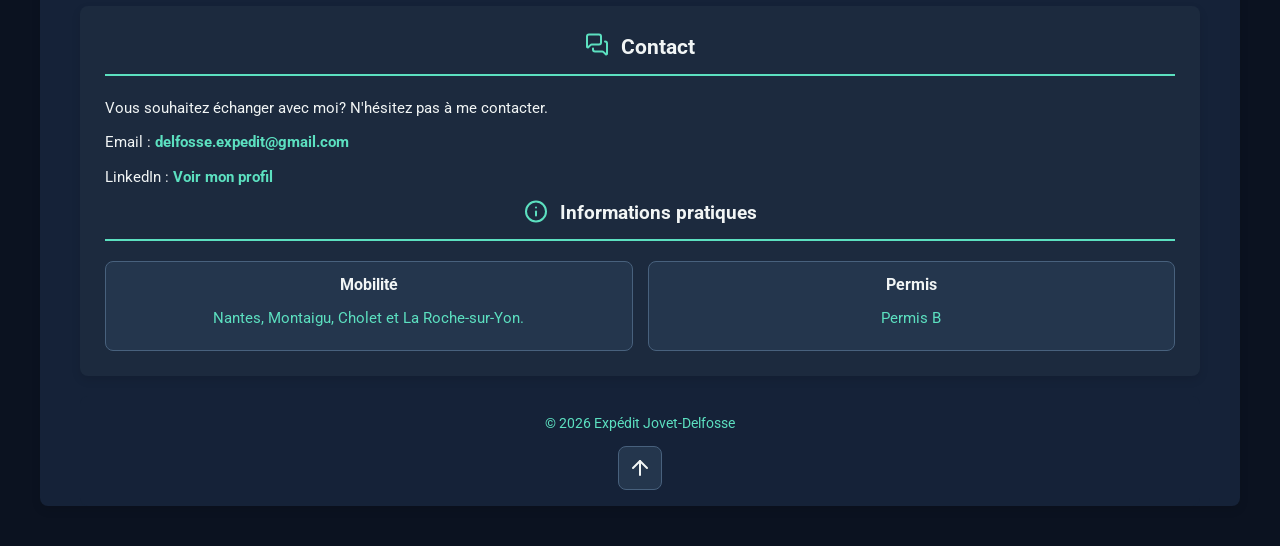
==== commit 177cf670: "Amélioration des informations pratiques et ajout du retour en haut" ====
--- a/index.html
+++ b/index.html
@@ -13,7 +13,7 @@
 
 <body class="portfolio-page">
 
-  <header class="header">
+  <header id="up" class="header">
         <div class="header-inner">
           <h1 class="title">Expedit Jovet-Delfosse</h1>
 
@@ -252,17 +252,57 @@
         </p>
 
         <div class="contact-info">
-          <h3>Informations pratiques</h3>
-
-          <p>
-            Mobilité : Nantes, Montaigu, Cholet et La Roche-sur-Yon.
-          </p>
-
-          <p>Permis B.</p>
+          <h3 id="infos-title" class="section-title-icon">
+            <svg xmlns="http://www.w3.org/2000/svg"
+            width="24"
+            height="24"
+            viewBox="0 0 24 24"
+            fill="none"
+            stroke="currentColor"
+            stroke-width="2"
+            stroke-linecap="round"
+            stroke-linejoin="round"
+            class="lucide lucide-info"
+            aria-hidden="true"
+            focusable="false">
+            <circle cx="12" cy="12" r="10"/>
+            <path d="M12 16v-4"/>
+            <path d="M12 8h.01"/>
+          </svg>
+          Informations pratiques</h3>
+
+          <div class="info-grid">
+            <div class="info-item">
+              <span class="info-label">Mobilité</span>
+                <p class="info-mobility">Nantes, Montaigu, Cholet et La Roche-sur-Yon.</p>
+            </div>
+
+            <div class="info-item">
+              <span class="info-label">Permis</span>
+              <p class="info-mobility">Permis B</p>
+            </div>
+          </div>
         </div>
       </section>
       <footer class="footer" role="contentinfo">
         <p>© 2026 Expédit Jovet-Delfosse</p>
+
+        <a href="#up" class="back-to-top" aria-label="Retour en haut de page">
+  <svg xmlns="http://www.w3.org/2000/svg"
+       width="24"
+       height="24"
+       viewBox="0 0 24 24"
+       fill="none"
+       stroke="currentColor"
+       stroke-width="2"
+       stroke-linecap="round"
+       stroke-linejoin="round"
+       aria-hidden="true"
+       focusable="false">
+    <line x1="12" y1="19" x2="12" y2="5"/>
+    <polyline points="5 12 12 5 19 12"/>
+  </svg>
+</a>
       </footer>
     </main>
   </div>
--- a/styles.css
+++ b/styles.css
@@ -378,11 +378,14 @@
   border-radius: var(--border-radius);
   box-shadow: var(--box-shadow);
 }
-/* Sections du portfolio uniquement */
+/* Sections du porrtfolio uniquement */
 .portfolio-page .section {
-  min-height: calc(100svh - 40px);
-  padding-block: 35px;
   scroll-margin-top: 20px;
+}
+/* Masquer les autres sections lors d'une navigation ciblée */
+.portfolio-page.is-section-focused .section:not(.is-current-section),
+.portfolio-page.is-section-focused .hero:not(.is-current-section) {
+  display: none;
 }
 
 .section h2 {
@@ -543,6 +546,55 @@
   background: var(--main-bg);
   padding: 10px;
   border-radius: var(--border-radius);
+}
+
+/* Réduire l'espace du footer du portfolio */
+.portfolio-page .container, .portfolio-page .main-content {
+  padding-bottom: 0;
+}
+.cv-page .container, .cv-page .main-content {
+  padding-bottom: 0;
+}
+
+.footer {
+   display: flex;
+  flex-direction: column;
+  align-items: center;
+  gap: 12px;
+  padding: 16px;
+}
+.back-to-top {
+  display: flex;
+  align-items: center;
+  justify-content: center;
+  width: 44px;
+  height: 44px;
+  color: var(--text-light);
+  background: #24364d;
+  border: 1px solid #48617d;
+  border-radius: 8px;
+  transition: color 0.2s ease,
+              background-color 0.2s ease,
+              border-color 0.2s ease;
+}
+
+.back-to-top:hover, .back-to-top:focus-visible {
+  background: #2b4059;
+  border-color: var(--accent-color);
+  text-decoration: none;
+  color: var(--accent-color);
+}
+
+.back-to-top:focus-visible {
+  outline: 1px solid var(--accent-color);
+}
+
+/* Affichage conditionnel de la flèche du CV */
+.cv-back-to-top {
+  display: none;
+}
+.cv-back-to-top.is-visible {
+  display: flex;
 }
 
 /* Liens */
@@ -570,6 +622,39 @@
   text-decoration: underline;
 }
 
+.contact-info h3{
+  border-bottom: 2px solid var(--accent-color);
+  margin-bottom: 20px;
+  padding-bottom: 10px;
+}
+
+/* Informations pratiques du portfolio */
+.info-grid {
+  display: grid;
+  grid-template-columns: repeat(2, minmax(0, 1fr));
+  gap: 15px;
+}
+
+.info-item {
+  background: #24364d;
+  border: 1px solid #48617d;
+  border-radius: 8px;
+  padding: 10px;
+  text-align: center;
+}
+
+.info-label {
+  display: block;
+  color: var(--text-light);
+  font-weight: 700;
+  margin-bottom: 8px;
+}
+
+/* Villes de mobilité du CV */
+.info-mobility {
+  color: var(--accent-color);
+}
+
 /* Sélecteur des sections du CV */
 
 .cv-filter {
@@ -649,6 +734,32 @@
 .cv-filter select:focus-visible {
   outline: 1px solid var(--accent-color);
   outline-offset: 1px;
+}
+
+/* Transition des sections du CV */
+[data-cv-section] {
+  transition: opacity 200ms ease;
+}
+[data-cv-section].cv-fade-out {
+  opacity: 0;
+}
+[data-cv-section].cv-fade-in {
+  animation: cv-fade-in 250ms ease both;
+}
+
+@keyframes cv-fade-in {
+  from {
+    opacity: 0;
+  }
+  to {
+    opacity: 1;
+  }
+}
+@media (prefers-reduced-motion: reduce) {
+  [data-cv-section] {
+    transition: none;
+    animation: none;
+  }
 }
 
 /* Transition entre les sections du portfolio */
